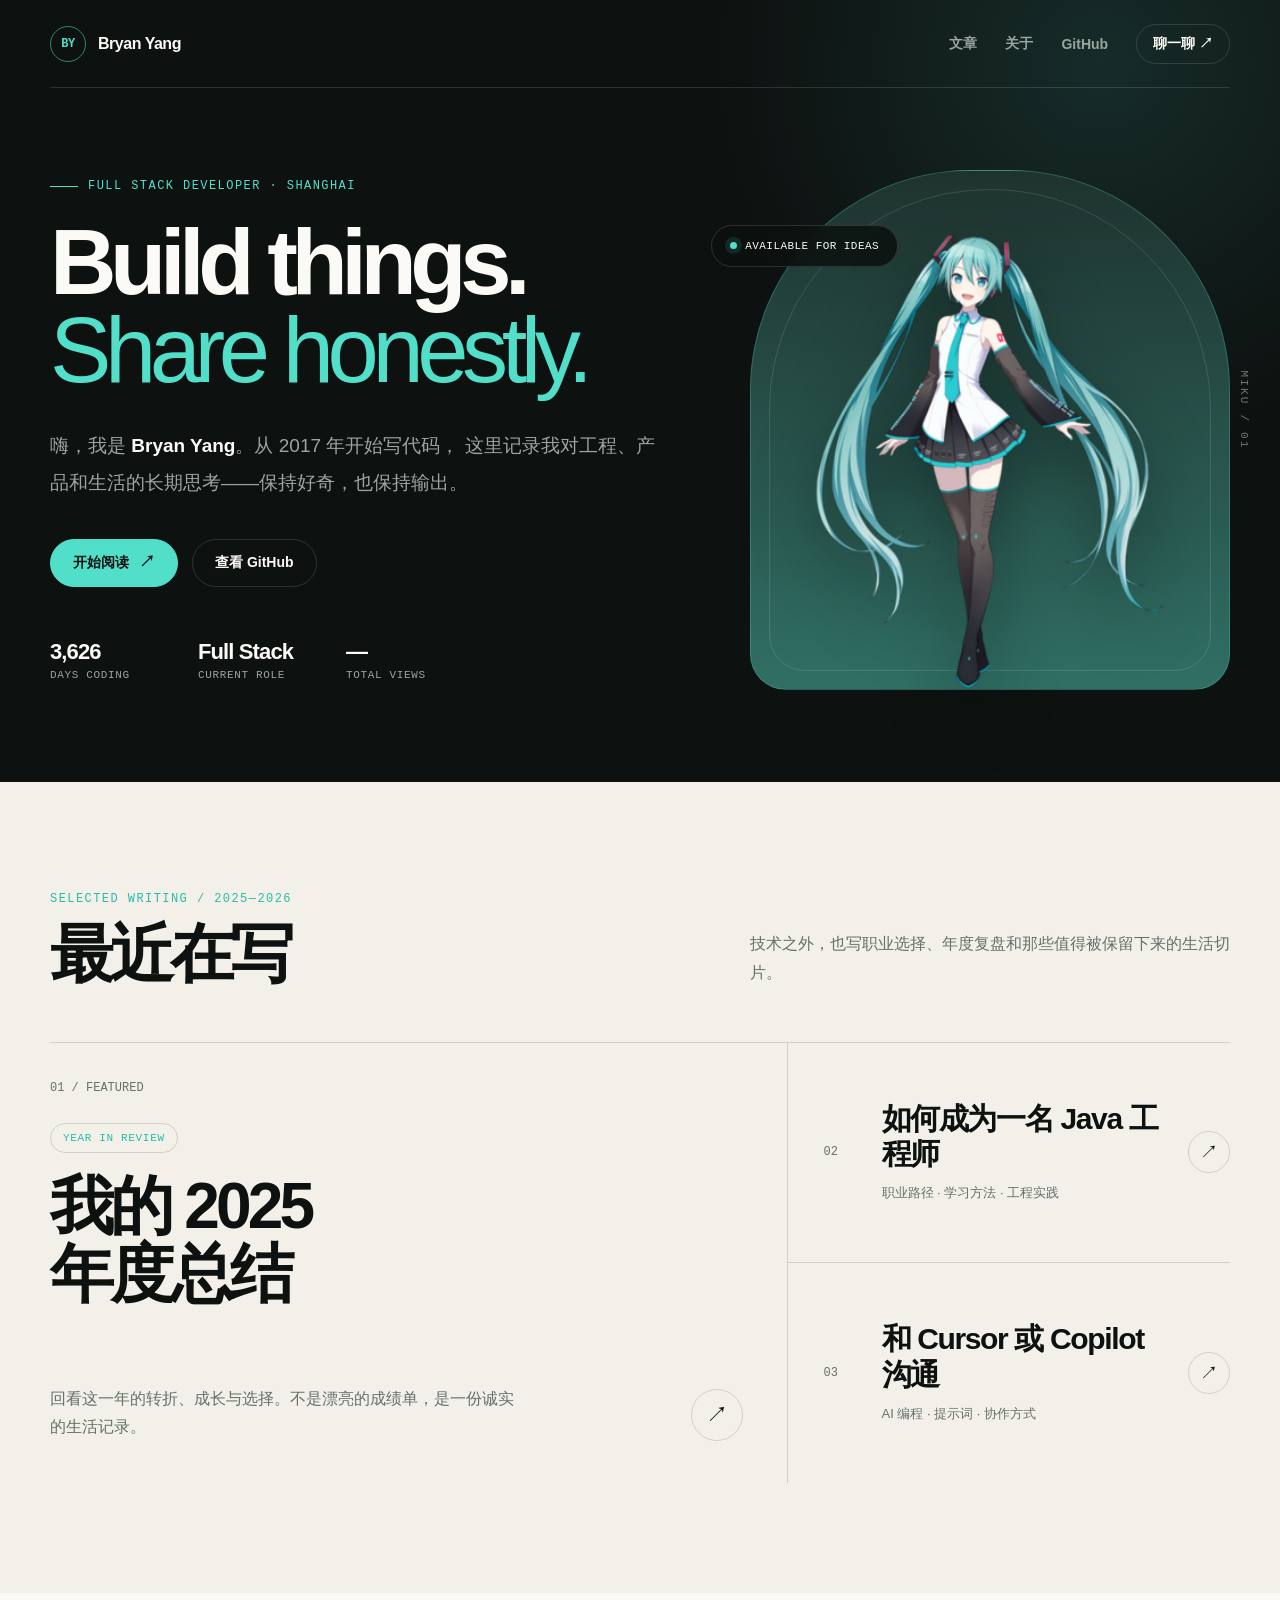
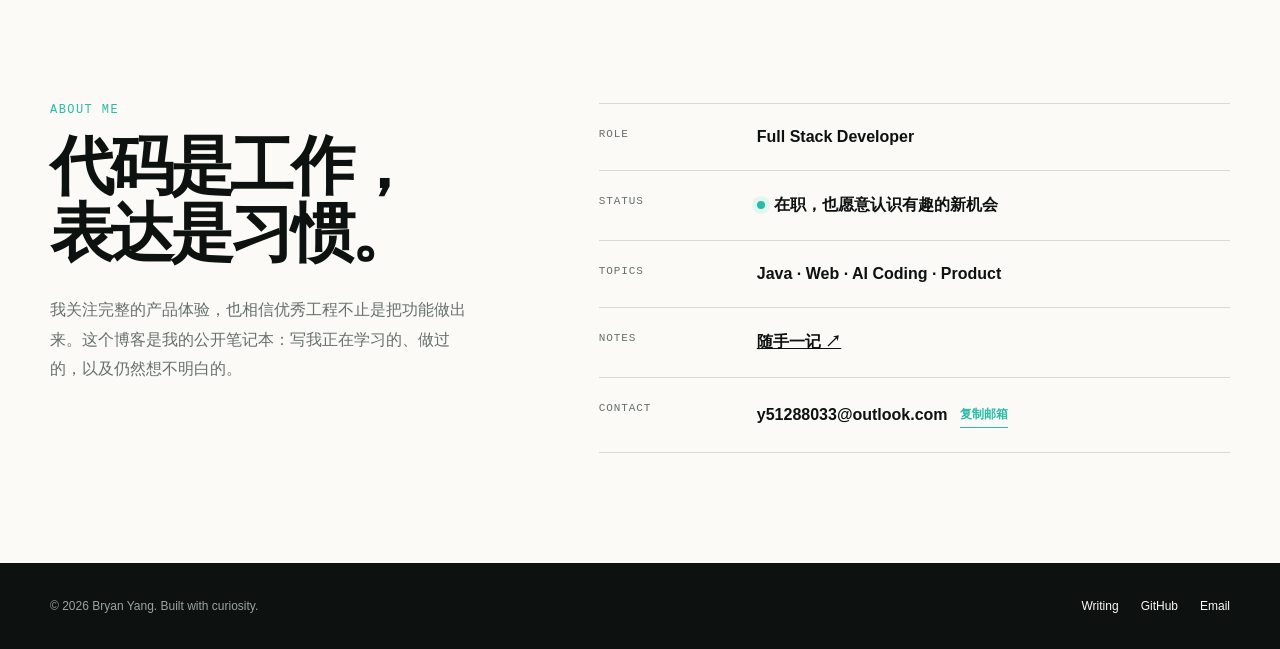
==== index.html @ d53d9f71 "feat: redesign blog interface" ====
<!--
    Licensed to the Apache Software Foundation (ASF) under one
    or more contributor license agreements. See the NOTICE file
    distributed with this work for additional information
    regarding copyright ownership. The ASF licenses this file
    to you under the Apache License, Version 2.0 (the
    "License"); you may not use this file except in compliance
    with the License. You may obtain a copy of the License at

        http://www.apache.org/licenses/LICENSE-2.0

    Unless required by applicable law or agreed to in writing,
    software distributed under the License is distributed on an
    "AS IS" BASIS, WITHOUT WARRANTIES OR CONDITIONS OF ANY
    KIND, either express or implied. See the License for the
    specific language governing permissions and limitations
    under the License.
-->
<!DOCTYPE html>
<html lang="zh-CN">
<head>
    <meta charset="UTF-8">
    <meta name="viewport" content="width=device-width, initial-scale=1.0">
    <meta name="description" content="Bryan Yang 的个人博客，记录全栈开发、技术实践与生活观察。">
    <meta name="theme-color" content="#0d1110">
    <title>Bryan Yang — Full Stack Developer</title>
    <link rel="stylesheet" href="assets/styles.css">
    <script async src="//busuanzi.ibruce.info/busuanzi/2.3/busuanzi.pure.mini.js"></script>
</head>
<body>
    <div class="site-shell">
        <nav class="site-nav" aria-label="主导航">
            <a class="brand" href="./" aria-label="Bryan Yang 首页">
                <span class="brand-mark">BY</span>
                <span>Bryan Yang</span>
            </a>
            <div class="nav-links">
                <a href="#writing">文章</a>
                <a href="#about">关于</a>
                <a href="https://github.com/DaZuiZui" target="_blank" rel="noreferrer">GitHub</a>
                <a class="nav-cta" href="mailto:y51288033@outlook.com">聊一聊 ↗</a>
            </div>
        </nav>

        <header class="hero">
            <div class="hero-content">
                <p class="eyebrow">Full Stack Developer · Shanghai</p>
                <h1>
                    Build things.
                    <span class="accent-word">Share honestly.</span>
                </h1>
                <p class="hero-copy">
                    嗨，我是 <strong>Bryan Yang</strong>。从 2017 年开始写代码，
                    这里记录我对工程、产品和生活的长期思考——保持好奇，也保持输出。
                </p>
                <div class="hero-actions">
                    <a class="button button-primary" href="demo/technology/list/index.html">开始阅读</a>
                    <a class="button" href="https://github.com/DaZuiZui" target="_blank" rel="noreferrer">查看 GitHub</a>
                </div>
                <div class="hero-meta" aria-label="站点数据">
                    <div class="meta-block">
                        <strong class="meta-value" id="days-count">—</strong>
                        <span class="meta-label">Days coding</span>
                    </div>
                    <div class="meta-block">
                        <strong class="meta-value">Full Stack</strong>
                        <span class="meta-label">Current role</span>
                    </div>
                    <div class="meta-block">
                        <strong class="meta-value" id="busuanzi_value_site_pv">—</strong>
                        <span class="meta-label">Total views</span>
                    </div>
                </div>
            </div>

            <div class="hero-visual" aria-label="初音未来人物插画">
                <span class="visual-note">AVAILABLE FOR IDEAS</span>
                <img
                    class="hero-miku"
                    src="image/HatsuneMikuSekai.png"
                    alt="初音未来"
                    onclick="mikuClick(this)"
                >
            </div>
        </header>
    </div>

    <main>
        <section class="content-section" id="writing">
            <div class="section-inner">
                <div class="section-heading">
                    <div>
                        <span class="section-kicker">Selected writing / 2025—2026</span>
                        <h2>最近在写</h2>
                    </div>
                    <p>技术之外，也写职业选择、年度复盘和那些值得被保留下来的生活切片。</p>
                </div>

                <div class="article-grid">
                    <a class="featured-story" href="demo/year/2025/index.html">
                        <span class="story-number">01 / FEATURED</span>
                        <div>
                            <span class="story-label">Year in review</span>
                            <h3 class="story-title">我的 2025<br>年度总结</h3>
                        </div>
                        <div class="story-footer">
                            <p class="story-summary">回看这一年的转折、成长与选择。不是漂亮的成绩单，是一份诚实的生活记录。</p>
                            <span class="story-arrow" aria-hidden="true">↗</span>
                        </div>
                    </a>

                    <div class="article-stack">
                        <a class="article-row" href="demo/technology/list/index.html">
                            <span class="list-number">02</span>
                            <div>
                                <h3>如何成为一名 Java 工程师</h3>
                                <p>职业路径 · 学习方法 · 工程实践</p>
                            </div>
                            <span class="story-arrow" aria-hidden="true">↗</span>
                        </a>
                        <a class="article-row" href="demo/technology/list/index.html">
                            <span class="list-number">03</span>
                            <div>
                                <h3>和 Cursor 或 Copilot 沟通</h3>
                                <p>AI 编程 · 提示词 · 协作方式</p>
                            </div>
                            <span class="story-arrow" aria-hidden="true">↗</span>
                        </a>
                    </div>
                </div>
            </div>
        </section>

        <section class="about-section" id="about">
            <div class="section-inner about-layout">
                <div class="about-copy">
                    <span class="section-kicker">About me</span>
                    <h2>代码是工作，表达是习惯。</h2>
                    <p>我关注完整的产品体验，也相信优秀工程不止是把功能做出来。这个博客是我的公开笔记本：写我正在学习的、做过的，以及仍然想不明白的。</p>
                </div>

                <dl class="about-list">
                    <div class="about-list-item">
                        <dt>Role</dt>
                        <dd>Full Stack Developer</dd>
                    </div>
                    <div class="about-list-item">
                        <dt>Status</dt>
                        <dd><span class="status">在职，也愿意认识有趣的新机会</span></dd>
                    </div>
                    <div class="about-list-item">
                        <dt>Topics</dt>
                        <dd>Java · Web · AI Coding · Product</dd>
                    </div>
                    <div class="about-list-item">
                        <dt>Notes</dt>
                        <dd><a href="demo/technology/list/index.html?repoPath=blog%2Fnotes&amp;listTitle=%E9%9A%8F%E6%89%8B%E4%B8%80%E8%AE%B0&amp;listEmoji=%E2%9C%8D%EF%B8%8F&amp;listDescription=%E8%AE%B0%E5%BD%95%E7%81%B5%E6%84%9F%E3%80%81%E6%83%B3%E6%B3%95%E5%92%8C%E7%94%9F%E6%B4%BB%E7%A2%8E%E7%89%87&amp;readerTitle=%E9%9A%8F%E6%89%8B%E4%B8%80%E8%AE%B0&amp;welcomeMessage=%E6%AC%A2%E8%BF%8E%E6%9D%A5%E5%88%B0%E9%9A%8F%E6%89%8B%E4%B8%80%E8%AE%B0%E5%88%97%E8%A1%A8%EF%BC%81">随手一记 ↗</a></dd>
                    </div>
                    <div class="about-list-item">
                        <dt>Contact</dt>
                        <dd class="email-action">
                            <span id="email">y51288033@outlook.com</span>
                            <button class="text-button" id="copy-email" type="button">复制邮箱</button>
                        </dd>
                    </div>
                </dl>
            </div>
        </section>
    </main>

    <footer class="site-footer">
        <div class="footer-inner">
            <p>© <span id="current-year"></span> Bryan Yang. Built with curiosity.</p>
            <div class="footer-links">
                <a href="demo/technology/list/index.html">Writing</a>
                <a href="https://github.com/DaZuiZui" target="_blank" rel="noreferrer">GitHub</a>
                <a href="mailto:y51288033@outlook.com">Email</a>
            </div>
        </div>
    </footer>

    <div class="toast" id="toast" role="status" aria-live="polite"></div>

    <script>
        const startDate = new Date('2017-01-01T00:00:00');
        const days = Math.floor((Date.now() - startDate.getTime()) / 86400000);
        document.getElementById('days-count').textContent = days.toLocaleString();
        document.getElementById('current-year').textContent = new Date().getFullYear();

        function showToast(message) {
            const toast = document.getElementById('toast');
            toast.textContent = message;
            toast.classList.add('show');
            window.clearTimeout(showToast.timer);
            showToast.timer = window.setTimeout(() => toast.classList.remove('show'), 2400);
        }

        async function copyEmail() {
            const email = document.getElementById('email').textContent.trim();
            try {
                await navigator.clipboard.writeText(email);
                document.getElementById('copy-email').textContent = '已复制 ✓';
                showToast('邮箱已复制到剪贴板');
                window.setTimeout(() => {
                    document.getElementById('copy-email').textContent = '复制邮箱';
                }, 2200);
            } catch (error) {
                window.location.href = `mailto:${email}`;
            }
        }

        function mikuClick(element) {
            const rect = element.getBoundingClientRect();
            const notes = ['♪', '♫', '♬'];
            notes.forEach((noteText, index) => {
                window.setTimeout(() => {
                    const note = document.createElement('span');
                    note.className = 'music-note';
                    note.textContent = noteText;
                    note.style.left = `${rect.left + rect.width * (0.38 + index * 0.12)}px`;
                    note.style.top = `${rect.top + rect.height * 0.3}px`;
                    document.body.appendChild(note);
                    window.setTimeout(() => note.remove(), 1800);
                }, index * 120);
            });
            showToast('Miku says: 保持好奇，也保持输出 ♪');
        }

        document.getElementById('copy-email').addEventListener('click', copyEmail);
    </script>
</body>
</html>
---- assets/styles.css ----
/*
 * Licensed to the Apache Software Foundation (ASF) under one
 * or more contributor license agreements. See the NOTICE file
 * distributed with this work for additional information
 * regarding copyright ownership. The ASF licenses this file
 * to you under the Apache License, Version 2.0 (the
 * "License"); you may not use this file except in compliance
 * with the License. You may obtain a copy of the License at
 *
 *     http://www.apache.org/licenses/LICENSE-2.0
 *
 * Unless required by applicable law or agreed to in writing,
 * software distributed under the License is distributed on an
 * "AS IS" BASIS, WITHOUT WARRANTIES OR CONDITIONS OF ANY
 * KIND, either express or implied. See the License for the
 * specific language governing permissions and limitations
 * under the License.
 */

:root {
    --ink: #0d1110;
    --ink-soft: #161c1a;
    --paper: #f2f0e9;
    --paper-bright: #fbfaf6;
    --line: rgba(13, 17, 16, 0.14);
    --line-light: rgba(255, 255, 255, 0.13);
    --muted: #66706c;
    --muted-dark: #9aa5a0;
    --accent: #52dfca;
    --accent-strong: #28bca8;
    --accent-soft: rgba(82, 223, 202, 0.14);
    --pink: #ff8aa8;
    --radius-sm: 12px;
    --radius-md: 22px;
    --radius-lg: 36px;
    --shadow: 0 24px 80px rgba(7, 14, 12, 0.14);
    --max-width: 1180px;
}

* {
    box-sizing: border-box;
    margin: 0;
    padding: 0;
}

html {
    scroll-behavior: smooth;
}

body {
    min-height: 100vh;
    background: var(--paper);
    color: var(--ink);
    font-family: Inter, ui-sans-serif, -apple-system, BlinkMacSystemFont, "Segoe UI", "PingFang SC", "Microsoft YaHei", sans-serif;
    -webkit-font-smoothing: antialiased;
}

body::selection,
body *::selection {
    background: var(--accent);
    color: var(--ink);
}

a {
    color: inherit;
}

button,
a {
    -webkit-tap-highlight-color: transparent;
}

button {
    font: inherit;
}

.site-shell {
    overflow: hidden;
    background:
        radial-gradient(circle at 86% 8%, rgba(82, 223, 202, 0.13), transparent 24rem),
        var(--ink);
    color: var(--paper-bright);
}

.site-nav {
    width: min(calc(100% - 48px), var(--max-width));
    min-height: 88px;
    margin: 0 auto;
    display: flex;
    align-items: center;
    justify-content: space-between;
    gap: 24px;
    border-bottom: 1px solid var(--line-light);
}

.brand {
    display: inline-flex;
    align-items: center;
    gap: 12px;
    color: var(--paper-bright);
    text-decoration: none;
    font-weight: 800;
    letter-spacing: -0.03em;
}

.brand-mark {
    width: 36px;
    height: 36px;
    display: grid;
    place-items: center;
    border: 1px solid rgba(82, 223, 202, 0.55);
    border-radius: 50%;
    color: var(--accent);
    font-family: "SFMono-Regular", Consolas, "Liberation Mono", monospace;
    font-size: 12px;
}

.nav-links {
    display: flex;
    align-items: center;
    gap: 28px;
}

.nav-links a {
    position: relative;
    color: var(--muted-dark);
    text-decoration: none;
    font-size: 14px;
    font-weight: 600;
    transition: color 180ms ease;
}

.nav-links a:hover,
.nav-links a:focus-visible {
    color: var(--paper-bright);
}

.nav-links .nav-cta {
    padding: 10px 16px;
    border: 1px solid var(--line-light);
    border-radius: 999px;
    color: var(--paper-bright);
}

.hero {
    width: min(calc(100% - 48px), var(--max-width));
    min-height: 680px;
    margin: 0 auto;
    display: grid;
    grid-template-columns: minmax(0, 1.12fr) minmax(360px, 0.88fr);
    align-items: center;
    gap: clamp(48px, 7vw, 112px);
    padding: 82px 0 92px;
}

.eyebrow {
    display: flex;
    align-items: center;
    gap: 10px;
    margin-bottom: 26px;
    color: var(--accent);
    font-family: "SFMono-Regular", Consolas, "Liberation Mono", monospace;
    font-size: 12px;
    letter-spacing: 0.12em;
    text-transform: uppercase;
}

.eyebrow::before {
    content: "";
    width: 28px;
    height: 1px;
    background: currentColor;
}

.hero h1 {
    max-width: 760px;
    font-size: clamp(54px, 7.2vw, 104px);
    line-height: 0.95;
    letter-spacing: -0.07em;
}

.hero h1 .accent-word {
    display: block;
    color: var(--accent);
    font-weight: 500;
}

.hero-copy {
    max-width: 650px;
    margin-top: 34px;
    color: var(--muted-dark);
    font-size: clamp(16px, 1.6vw, 19px);
    line-height: 1.9;
}

.hero-copy strong {
    color: var(--paper-bright);
    font-weight: 600;
}

.hero-actions {
    display: flex;
    align-items: center;
    flex-wrap: wrap;
    gap: 14px;
    margin-top: 38px;
}

.button {
    min-height: 48px;
    display: inline-flex;
    align-items: center;
    justify-content: center;
    gap: 10px;
    padding: 0 22px;
    border: 1px solid var(--line-light);
    border-radius: 999px;
    color: var(--paper-bright);
    text-decoration: none;
    font-size: 14px;
    font-weight: 700;
    cursor: pointer;
    transition: transform 180ms ease, border-color 180ms ease, background 180ms ease;
}

.button:hover,
.button:focus-visible {
    transform: translateY(-2px);
    border-color: rgba(82, 223, 202, 0.7);
}

.button-primary {
    border-color: var(--accent);
    background: var(--accent);
    color: var(--ink);
}

.button-primary::after {
    content: "↗";
    font-size: 16px;
}

.hero-meta {
    display: flex;
    flex-wrap: wrap;
    gap: 28px;
    margin-top: 52px;
}

.meta-block {
    min-width: 120px;
}

.meta-value {
    display: block;
    color: var(--paper-bright);
    font-size: 22px;
    font-weight: 700;
    letter-spacing: -0.04em;
}

.meta-label {
    display: block;
    margin-top: 4px;
    color: var(--muted-dark);
    font-family: "SFMono-Regular", Consolas, "Liberation Mono", monospace;
    font-size: 11px;
    letter-spacing: 0.06em;
    text-transform: uppercase;
}

.hero-visual {
    position: relative;
    min-height: 520px;
    display: flex;
    align-items: flex-end;
    justify-content: center;
    border-radius: 220px 220px var(--radius-lg) var(--radius-lg);
    background:
        linear-gradient(180deg, rgba(82, 223, 202, 0.08), rgba(82, 223, 202, 0.4)),
        #1a2421;
    border: 1px solid rgba(82, 223, 202, 0.25);
    isolation: isolate;
}

.hero-visual::before {
    content: "";
    position: absolute;
    inset: 18px;
    border: 1px solid rgba(255, 255, 255, 0.12);
    border-radius: inherit;
    z-index: -1;
}

.hero-visual::after {
    content: "MIKU / 01";
    position: absolute;
    top: 45%;
    right: -54px;
    color: rgba(255, 255, 255, 0.42);
    font-family: "SFMono-Regular", Consolas, "Liberation Mono", monospace;
    font-size: 11px;
    letter-spacing: 0.2em;
    transform: rotate(90deg);
}

.hero-miku {
    width: min(86%, 390px);
    max-height: 500px;
    object-fit: contain;
    filter: drop-shadow(0 26px 34px rgba(4, 10, 9, 0.45));
    transform-origin: bottom center;
    cursor: pointer;
    transition: transform 260ms cubic-bezier(0.2, 0.7, 0.2, 1);
}

.hero-miku:hover {
    transform: translateY(-8px) rotate(-1deg);
}

.visual-note {
    position: absolute;
    top: 54px;
    left: -40px;
    padding: 14px 18px;
    border: 1px solid rgba(255, 255, 255, 0.13);
    border-radius: 999px;
    background: rgba(13, 17, 16, 0.84);
    color: var(--paper-bright);
    font-family: "SFMono-Regular", Consolas, "Liberation Mono", monospace;
    font-size: 11px;
    letter-spacing: 0.04em;
    backdrop-filter: blur(16px);
}

.visual-note::before {
    content: "";
    width: 7px;
    height: 7px;
    display: inline-block;
    margin-right: 8px;
    border-radius: 50%;
    background: var(--accent);
    box-shadow: 0 0 0 5px rgba(82, 223, 202, 0.12);
}

.content-section {
    padding: 110px 24px;
    background: var(--paper);
}

.section-inner {
    width: min(100%, var(--max-width));
    margin: 0 auto;
}

.section-heading {
    display: grid;
    grid-template-columns: 1fr 1fr;
    gap: 40px;
    align-items: end;
    margin-bottom: 54px;
}

.section-kicker {
    display: block;
    margin-bottom: 16px;
    color: var(--accent-strong);
    font-family: "SFMono-Regular", Consolas, "Liberation Mono", monospace;
    font-size: 12px;
    letter-spacing: 0.12em;
    text-transform: uppercase;
}

.section-heading h2 {
    font-size: clamp(38px, 5vw, 64px);
    line-height: 1.03;
    letter-spacing: -0.06em;
}

.section-heading p {
    max-width: 480px;
    justify-self: end;
    color: var(--muted);
    font-size: 16px;
    line-height: 1.8;
}

.article-grid {
    display: grid;
    grid-template-columns: 1.25fr 0.75fr;
    border-top: 1px solid var(--line);
}

.featured-story {
    min-height: 440px;
    display: flex;
    flex-direction: column;
    justify-content: space-between;
    padding: 38px 44px 42px 0;
    border-right: 1px solid var(--line);
    text-decoration: none;
}

.story-number,
.list-number {
    color: var(--muted);
    font-family: "SFMono-Regular", Consolas, "Liberation Mono", monospace;
    font-size: 12px;
}

.story-label {
    width: fit-content;
    padding: 8px 12px;
    border: 1px solid var(--line);
    border-radius: 999px;
    color: var(--accent-strong);
    font-family: "SFMono-Regular", Consolas, "Liberation Mono", monospace;
    font-size: 11px;
    letter-spacing: 0.06em;
    text-transform: uppercase;
}

.story-title {
    max-width: 620px;
    margin-top: 28px;
    font-size: clamp(38px, 5vw, 68px);
    line-height: 1.06;
    letter-spacing: -0.06em;
    transition: color 180ms ease;
}

.featured-story:hover .story-title {
    color: var(--accent-strong);
}

.story-footer {
    display: flex;
    align-items: flex-end;
    justify-content: space-between;
    gap: 24px;
    margin-top: 44px;
}

.story-summary {
    max-width: 470px;
    color: var(--muted);
    line-height: 1.75;
}

.story-arrow {
    width: 52px;
    height: 52px;
    flex: 0 0 auto;
    display: grid;
    place-items: center;
    border: 1px solid var(--line);
    border-radius: 50%;
    font-size: 22px;
    transition: background 180ms ease, color 180ms ease, transform 180ms ease;
}

.featured-story:hover .story-arrow,
.article-row:hover .story-arrow {
    background: var(--ink);
    color: var(--accent);
    transform: rotate(45deg);
}

.article-stack {
    display: flex;
    flex-direction: column;
}

.article-row {
    min-height: 220px;
    display: grid;
    grid-template-columns: 36px 1fr auto;
    align-items: center;
    gap: 22px;
    padding: 30px 0 30px 36px;
    border-bottom: 1px solid var(--line);
    text-decoration: none;
}

.article-row:last-child {
    border-bottom: 0;
}

.article-row h3 {
    margin-bottom: 12px;
    font-size: clamp(22px, 2.5vw, 30px);
    line-height: 1.18;
    letter-spacing: -0.045em;
    transition: color 180ms ease;
}

.article-row:hover h3 {
    color: var(--accent-strong);
}

.article-row p {
    color: var(--muted);
    font-size: 13px;
    line-height: 1.6;
}

.article-row .story-arrow {
    width: 42px;
    height: 42px;
    font-size: 18px;
}

.about-section {
    padding: 110px 24px;
    background: var(--paper-bright);
}

.about-layout {
    display: grid;
    grid-template-columns: 0.8fr 1.2fr;
    gap: clamp(60px, 10vw, 140px);
}

.about-copy h2 {
    font-size: clamp(42px, 5vw, 64px);
    line-height: 1.05;
    letter-spacing: -0.06em;
}

.about-copy p {
    margin-top: 28px;
    color: var(--muted);
    line-height: 1.85;
}

.about-list {
    border-top: 1px solid var(--line);
}

.about-list-item {
    display: grid;
    grid-template-columns: 130px 1fr;
    gap: 28px;
    padding: 24px 0;
    border-bottom: 1px solid var(--line);
}

.about-list-item dt {
    color: var(--muted);
    font-family: "SFMono-Regular", Consolas, "Liberation Mono", monospace;
    font-size: 11px;
    letter-spacing: 0.08em;
    text-transform: uppercase;
}

.about-list-item dd {
    font-size: 16px;
    font-weight: 600;
}

.status {
    display: inline-flex;
    align-items: center;
    gap: 9px;
}

.status::before {
    content: "";
    width: 8px;
    height: 8px;
    border-radius: 50%;
    background: var(--accent-strong);
    box-shadow: 0 0 0 5px var(--accent-soft);
}

.email-action {
    display: inline-flex;
    align-items: center;
    gap: 12px;
}

.text-button {
    padding: 4px 0;
    border: 0;
    border-bottom: 1px solid currentColor;
    background: transparent;
    color: var(--accent-strong);
    cursor: pointer;
    font-size: 12px;
    font-weight: 700;
}

.site-footer {
    padding: 36px 24px;
    background: var(--ink);
    color: var(--muted-dark);
}

.footer-inner {
    width: min(100%, var(--max-width));
    margin: 0 auto;
    display: flex;
    align-items: center;
    justify-content: space-between;
    gap: 30px;
    font-size: 12px;
}

.footer-links {
    display: flex;
    gap: 22px;
}

.footer-links a {
    color: var(--paper-bright);
    text-decoration: none;
}

.toast {
    position: fixed;
    right: 24px;
    bottom: 24px;
    z-index: 100;
    max-width: min(380px, calc(100% - 48px));
    padding: 14px 18px;
    border: 1px solid rgba(82, 223, 202, 0.32);
    border-radius: 14px;
    background: rgba(13, 17, 16, 0.94);
    color: var(--paper-bright);
    box-shadow: var(--shadow);
    font-size: 13px;
    opacity: 0;
    transform: translateY(16px);
    pointer-events: none;
    transition: opacity 200ms ease, transform 200ms ease;
    backdrop-filter: blur(16px);
}

.toast.show {
    opacity: 1;
    transform: translateY(0);
}

.music-note {
    position: fixed;
    z-index: 90;
    color: var(--accent);
    font-size: 22px;
    pointer-events: none;
    animation: note-float 1.8s ease-out forwards;
}

@keyframes note-float {
    0% { opacity: 0; transform: translateY(0) scale(0.7) rotate(0deg); }
    25% { opacity: 1; }
    100% { opacity: 0; transform: translateY(-110px) scale(1.15) rotate(24deg); }
}

/* Article list */
.listing-page,
.reader-page {
    min-height: 100vh;
    background:
        radial-gradient(circle at 85% 0%, rgba(82, 223, 202, 0.12), transparent 28rem),
        var(--paper);
}

.page-nav {
    width: min(calc(100% - 48px), var(--max-width));
    min-height: 82px;
    margin: 0 auto;
    display: flex;
    align-items: center;
    justify-content: space-between;
    border-bottom: 1px solid var(--line);
}

.page-nav .brand {
    color: var(--ink);
}

.page-nav .brand-mark {
    border-color: rgba(13, 17, 16, 0.25);
    color: var(--accent-strong);
}

.back-link {
    display: inline-flex;
    align-items: center;
    gap: 8px;
    color: var(--muted);
    text-decoration: none;
    font-size: 13px;
    font-weight: 700;
    transition: color 180ms ease, transform 180ms ease;
}

.back-link:hover {
    color: var(--ink);
    transform: translateX(-3px);
}

.listing-main {
    width: min(calc(100% - 48px), 1040px);
    margin: 0 auto;
    padding: 86px 0 110px;
}

.listing-hero {
    display: grid;
    grid-template-columns: 1fr 0.6fr;
    align-items: end;
    gap: 48px;
    padding-bottom: 54px;
}

.listing-hero h1 {
    font-size: clamp(54px, 9vw, 100px);
    line-height: 0.98;
    letter-spacing: -0.07em;
}

.listing-hero h1 .emoji {
    display: inline-block;
    margin-right: 10px;
    font-size: 0.48em;
    vertical-align: top;
    transform: translateY(0.15em);
}

.listing-hero p {
    max-width: 380px;
    color: var(--muted);
    line-height: 1.8;
}

.listing-toolbar {
    display: flex;
    align-items: center;
    justify-content: space-between;
    gap: 24px;
    padding: 22px 0;
    border-top: 1px solid var(--line);
    border-bottom: 1px solid var(--line);
}

.sort-controls {
    display: flex;
    flex-wrap: wrap;
    gap: 8px;
}

.sort-btn {
    padding: 9px 14px;
    border: 1px solid transparent;
    border-radius: 999px;
    background: transparent;
    color: var(--muted);
    cursor: pointer;
    font-size: 12px;
    font-weight: 700;
    transition: all 180ms ease;
}

.sort-btn:hover {
    color: var(--ink);
}

.sort-btn.active {
    border-color: var(--ink);
    background: var(--ink);
    color: var(--paper-bright);
}

.stats {
    color: var(--muted);
    font-family: "SFMono-Regular", Consolas, "Liberation Mono", monospace;
    font-size: 11px;
    letter-spacing: 0.06em;
    text-transform: uppercase;
}

.stats-number {
    color: var(--ink);
    font-weight: 700;
}

.dynamic-article-list {
    border-bottom: 1px solid var(--line);
}

.dynamic-article-list .article-item {
    display: grid;
    grid-template-columns: 68px 1fr auto;
    align-items: center;
    gap: 24px;
    min-height: 150px;
    padding: 26px 8px;
    border-bottom: 1px solid var(--line);
    cursor: pointer;
    transition: padding 180ms ease, background 180ms ease;
}

.dynamic-article-list .article-item:last-child {
    border-bottom: 0;
}

.dynamic-article-list .article-item:hover {
    padding-right: 20px;
    padding-left: 20px;
    background: var(--paper-bright);
}

.dynamic-article-list .article-item:focus-visible {
    outline: 2px solid var(--accent-strong);
    outline-offset: -2px;
    background: var(--paper-bright);
}

.dynamic-article-list .article-index {
    color: var(--muted);
    font-family: "SFMono-Regular", Consolas, "Liberation Mono", monospace;
    font-size: 12px;
}

.dynamic-article-list .article-title {
    margin-bottom: 16px;
    font-size: clamp(22px, 3vw, 34px);
    line-height: 1.2;
    letter-spacing: -0.045em;
}

.dynamic-article-list .article-meta {
    display: flex;
    flex-wrap: wrap;
    gap: 18px;
    color: var(--muted);
    font-family: "SFMono-Regular", Consolas, "Liberation Mono", monospace;
    font-size: 11px;
}

.article-badge {
    display: inline-flex;
    margin-left: 10px;
    padding: 5px 9px;
    border-radius: 999px;
    background: var(--accent-soft);
    color: var(--accent-strong);
    font-family: "SFMono-Regular", Consolas, "Liberation Mono", monospace;
    font-size: 9px;
    letter-spacing: 0.06em;
    vertical-align: middle;
    text-transform: uppercase;
}

.article-open {
    width: 44px;
    height: 44px;
    display: grid;
    place-items: center;
    border: 1px solid var(--line);
    border-radius: 50%;
    transition: all 180ms ease;
}

.article-item:hover .article-open {
    border-color: var(--ink);
    background: var(--ink);
    color: var(--accent);
    transform: rotate(45deg);
}

.loading,
.empty-state,
.error-state {
    min-height: 320px;
    display: flex;
    flex-direction: column;
    align-items: center;
    justify-content: center;
    gap: 16px;
    color: var(--muted);
    text-align: center;
}

.spinner {
    width: 34px;
    height: 34px;
    border: 2px solid var(--line);
    border-top-color: var(--accent-strong);
    border-radius: 50%;
    animation: spin 700ms linear infinite;
}

@keyframes spin {
    to { transform: rotate(360deg); }
}

.empty-icon,
.error-icon {
    font-size: 34px;
}

.page-miku {
    position: fixed;
    right: max(16px, calc((100vw - var(--max-width)) / 2 - 120px));
    bottom: 0;
    z-index: 12;
    width: 150px;
    opacity: 0.78;
    cursor: pointer;
    filter: drop-shadow(0 18px 24px rgba(8, 18, 15, 0.18));
    transition: opacity 180ms ease, transform 180ms ease;
}

.page-miku:hover {
    opacity: 1;
    transform: translateY(-5px);
}

/* Article reader */
.reader-main {
    width: min(calc(100% - 48px), 920px);
    margin: 0 auto;
    padding: 72px 0 120px;
}

.reader-header {
    padding-bottom: 52px;
    border-bottom: 1px solid var(--line);
}

.reader-header h1 {
    max-width: 850px;
    margin-top: 24px;
    font-size: clamp(46px, 7vw, 78px);
    line-height: 1.04;
    letter-spacing: -0.065em;
    word-break: break-word;
}

.reader-header .article-meta {
    display: flex;
    flex-wrap: wrap;
    gap: 10px;
    margin-top: 28px;
}

.meta-item {
    padding: 7px 11px;
    border: 1px solid var(--line);
    border-radius: 999px;
    color: var(--muted);
    font-family: "SFMono-Regular", Consolas, "Liberation Mono", monospace;
    font-size: 10px;
}

.markdown-content {
    max-width: 760px;
    margin: 60px auto 0;
    color: #252b28;
    font-size: 17px;
    line-height: 1.95;
}

.markdown-content > *:first-child {
    margin-top: 0 !important;
}

.markdown-content h1,
.markdown-content h2,
.markdown-content h3,
.markdown-content h4,
.markdown-content h5,
.markdown-content h6 {
    color: var(--ink);
    line-height: 1.25;
    letter-spacing: -0.04em;
}

.markdown-content h1 {
    margin: 64px 0 24px;
    font-size: 42px;
}

.markdown-content h2 {
    margin: 56px 0 20px;
    padding-top: 18px;
    border-top: 1px solid var(--line);
    font-size: 32px;
}

.markdown-content h3 {
    margin: 42px 0 18px;
    font-size: 24px;
}

.markdown-content h4,
.markdown-content h5,
.markdown-content h6 {
    margin: 34px 0 14px;
    font-size: 19px;
}

.markdown-content p,
.markdown-content ul,
.markdown-content ol,
.markdown-content blockquote,
.markdown-content pre,
.markdown-content table {
    margin: 22px 0;
}

.markdown-content ul,
.markdown-content ol {
    padding-left: 26px;
}

.markdown-content li {
    margin: 8px 0;
}

.markdown-content a {
    color: var(--accent-strong);
    text-decoration-thickness: 1px;
    text-underline-offset: 4px;
}

.markdown-content blockquote {
    padding: 20px 24px;
    border-left: 3px solid var(--accent-strong);
    background: rgba(255, 255, 255, 0.55);
    color: #47514d;
}

.markdown-content code {
    padding: 0.15em 0.4em;
    border: 1px solid var(--line);
    border-radius: 5px;
    background: rgba(255, 255, 255, 0.62);
    color: #b3375a;
    font-family: "SFMono-Regular", Consolas, "Liberation Mono", monospace;
    font-size: 0.84em;
}

.markdown-content pre {
    overflow-x: auto;
    padding: 24px;
    border-radius: var(--radius-sm);
    background: #171c1a;
    box-shadow: 0 16px 40px rgba(13, 17, 16, 0.1);
}

.markdown-content pre code {
    padding: 0;
    border: 0;
    background: transparent;
    color: inherit;
}

.markdown-content img {
    max-width: 100%;
    height: auto;
    margin: 30px 0;
    border-radius: var(--radius-sm);
    box-shadow: var(--shadow);
}

.markdown-content table {
    width: 100%;
    border-collapse: collapse;
    font-size: 14px;
}

.markdown-content th,
.markdown-content td {
    padding: 12px 14px;
    border: 1px solid var(--line);
    text-align: left;
}

.markdown-content th {
    background: var(--ink);
    color: var(--paper-bright);
}

.markdown-content hr {
    height: 1px;
    margin: 54px 0;
    border: 0;
    background: var(--line);
}

.article-stats {
    max-width: 760px;
    margin: 64px auto 0;
    padding-top: 24px;
    border-top: 1px solid var(--line);
    color: var(--muted);
    font-family: "SFMono-Regular", Consolas, "Liberation Mono", monospace;
    font-size: 11px;
}

@media (prefers-reduced-motion: reduce) {
    html { scroll-behavior: auto; }
    *, *::before, *::after {
        animation-duration: 0.01ms !important;
        animation-iteration-count: 1 !important;
        scroll-behavior: auto !important;
        transition-duration: 0.01ms !important;
    }
}

@media (max-width: 900px) {
    .hero {
        grid-template-columns: 1fr;
        padding-top: 64px;
    }

    .hero-visual {
        width: min(100%, 520px);
        min-height: 500px;
        margin: 0 auto;
    }

    .visual-note {
        left: 18px;
    }

    .section-heading,
    .about-layout,
    .listing-hero {
        grid-template-columns: 1fr;
    }

    .section-heading p {
        justify-self: start;
    }

    .article-grid {
        grid-template-columns: 1fr;
    }

    .featured-story {
        padding-right: 0;
        border-right: 0;
        border-bottom: 1px solid var(--line);
    }

    .article-row {
        padding-left: 0;
    }

    .page-miku {
        width: 110px;
        opacity: 0.4;
    }
}

@media (max-width: 640px) {
    .site-nav,
    .page-nav,
    .hero,
    .listing-main,
    .reader-main {
        width: min(calc(100% - 32px), var(--max-width));
    }

    .site-nav,
    .page-nav {
        min-height: 72px;
    }

    .nav-links a:not(.nav-cta) {
        display: none;
    }

    .hero {
        min-height: auto;
        padding: 54px 0 72px;
    }

    .hero h1 {
        font-size: clamp(48px, 16vw, 72px);
    }

    .hero-copy {
        margin-top: 26px;
        font-size: 15px;
    }

    .hero-meta {
        gap: 20px;
        margin-top: 38px;
    }

    .meta-block {
        min-width: 100px;
    }

    .hero-visual {
        min-height: 430px;
        border-radius: 180px 180px 26px 26px;
    }

    .hero-visual::after {
        display: none;
    }

    .content-section,
    .about-section {
        padding: 78px 16px;
    }

    .section-heading {
        gap: 18px;
        margin-bottom: 40px;
    }

    .featured-story {
        min-height: 380px;
        padding-top: 30px;
    }

    .story-footer {
        align-items: center;
    }

    .article-row {
        min-height: 180px;
        grid-template-columns: 28px 1fr;
        gap: 14px;
    }

    .article-row .story-arrow {
        display: none;
    }

    .about-layout {
        gap: 48px;
    }

    .about-list-item {
        grid-template-columns: 1fr;
        gap: 9px;
    }

    .email-action {
        align-items: flex-start;
        flex-direction: column;
    }

    .footer-inner {
        align-items: flex-start;
        flex-direction: column;
    }

    .listing-main {
        padding: 60px 0 90px;
    }

    .listing-hero {
        gap: 24px;
        padding-bottom: 38px;
    }

    .listing-hero h1 {
        font-size: clamp(50px, 15vw, 72px);
    }

    .listing-toolbar {
        align-items: flex-start;
        flex-direction: column;
    }

    .dynamic-article-list .article-item {
        grid-template-columns: 34px 1fr;
        gap: 12px;
        min-height: 130px;
    }

    .dynamic-article-list .article-item:hover {
        padding-left: 8px;
        padding-right: 8px;
    }

    .article-open {
        display: none;
    }

    .reader-main {
        padding: 54px 0 90px;
    }

    .reader-header h1 {
        font-size: clamp(42px, 13vw, 62px);
    }

    .markdown-content {
        margin-top: 44px;
        font-size: 16px;
        line-height: 1.9;
    }

    .markdown-content h1 { font-size: 34px; }
    .markdown-content h2 { font-size: 27px; }
    .markdown-content h3 { font-size: 22px; }

    .page-miku {
        display: none;
    }
}
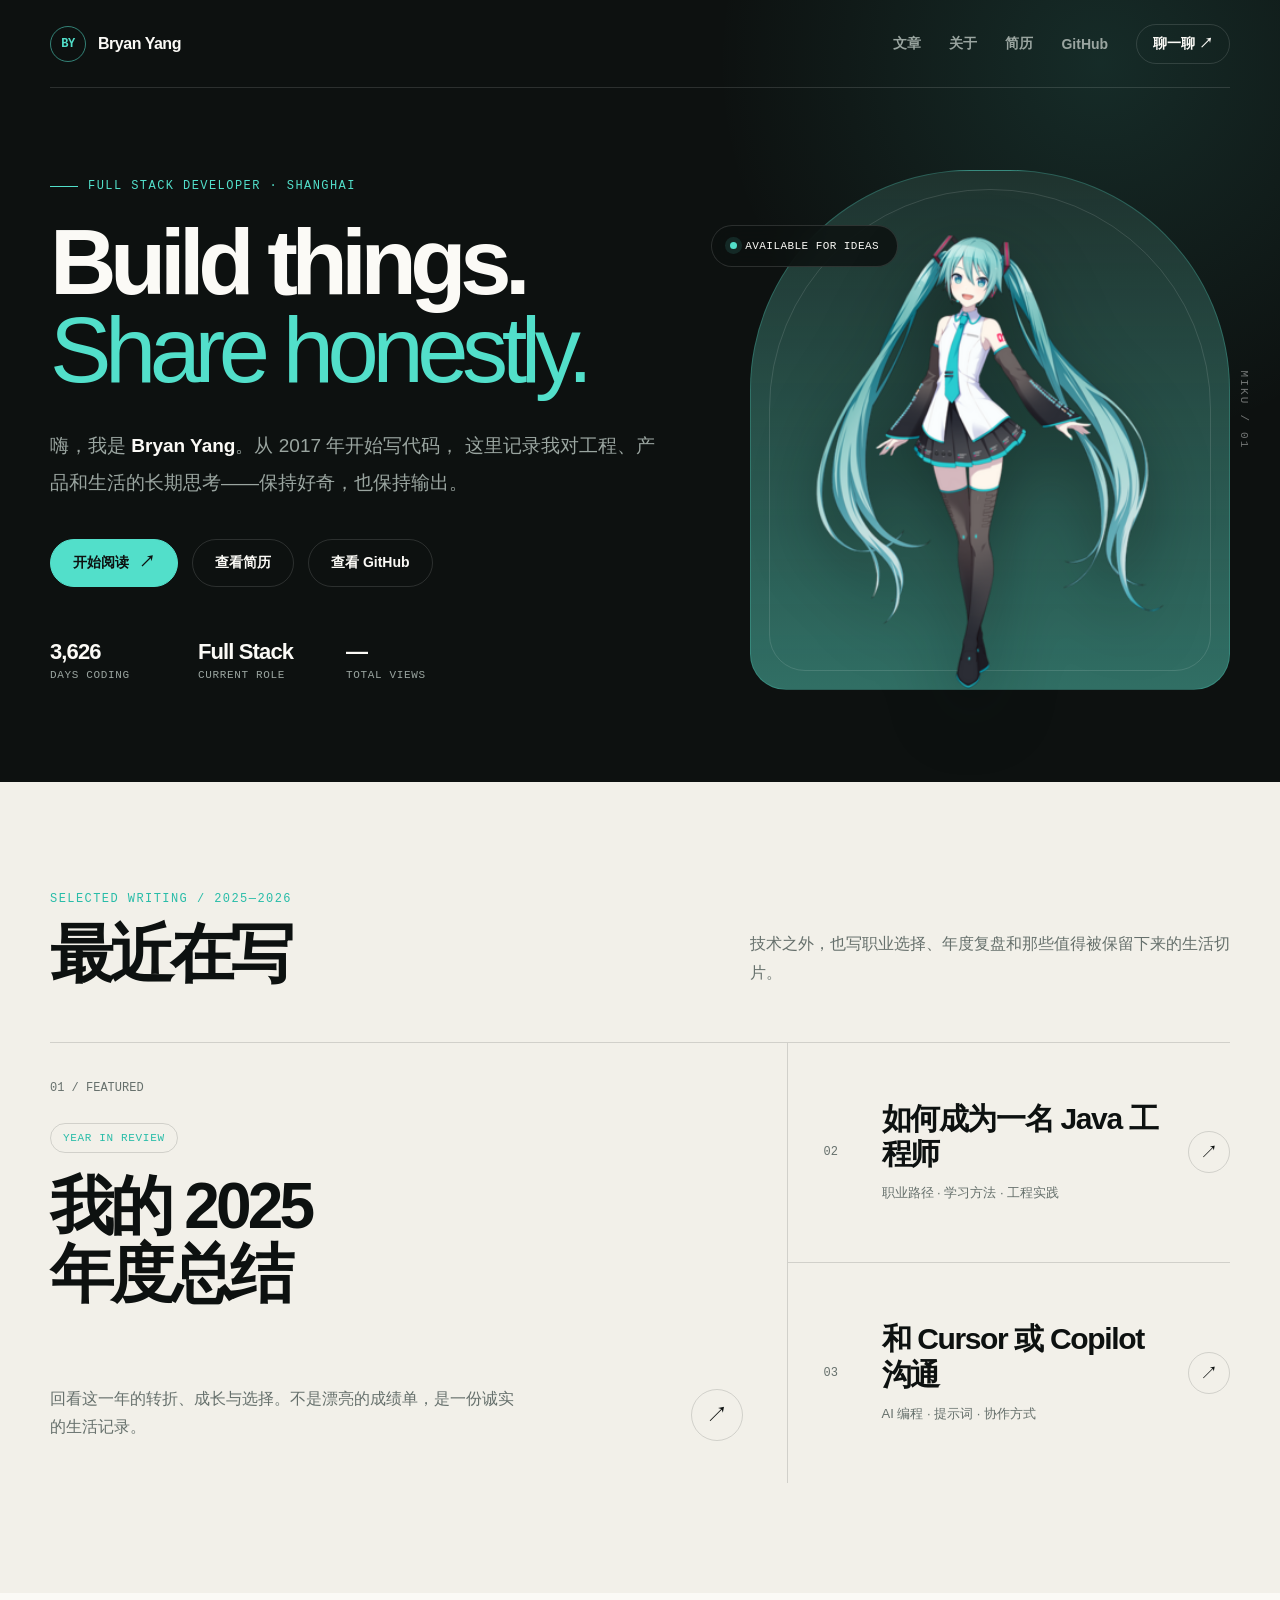
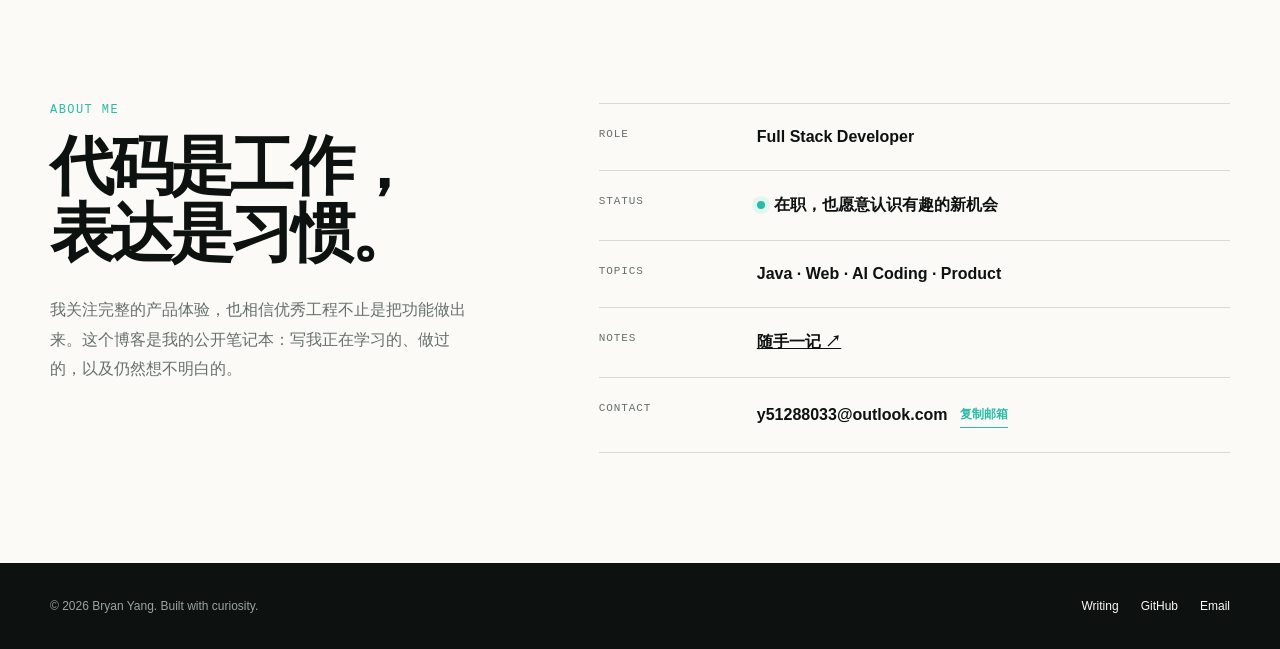
==== commit cf619bc3: "feat: add personal resume page" ====
--- a/index.html
+++ b/index.html
@@ -37,6 +37,7 @@
             <div class="nav-links">
                 <a href="#writing">文章</a>
                 <a href="#about">关于</a>
+                <a href="resume/">简历</a>
                 <a href="https://github.com/DaZuiZui" target="_blank" rel="noreferrer">GitHub</a>
                 <a class="nav-cta" href="mailto:y51288033@outlook.com">聊一聊 ↗</a>
             </div>
@@ -55,6 +56,7 @@
                 </p>
                 <div class="hero-actions">
                     <a class="button button-primary" href="demo/technology/list/index.html">开始阅读</a>
+                    <a class="button" href="resume/">查看简历</a>
                     <a class="button" href="https://github.com/DaZuiZui" target="_blank" rel="noreferrer">查看 GitHub</a>
                 </div>
                 <div class="hero-meta" aria-label="站点数据">
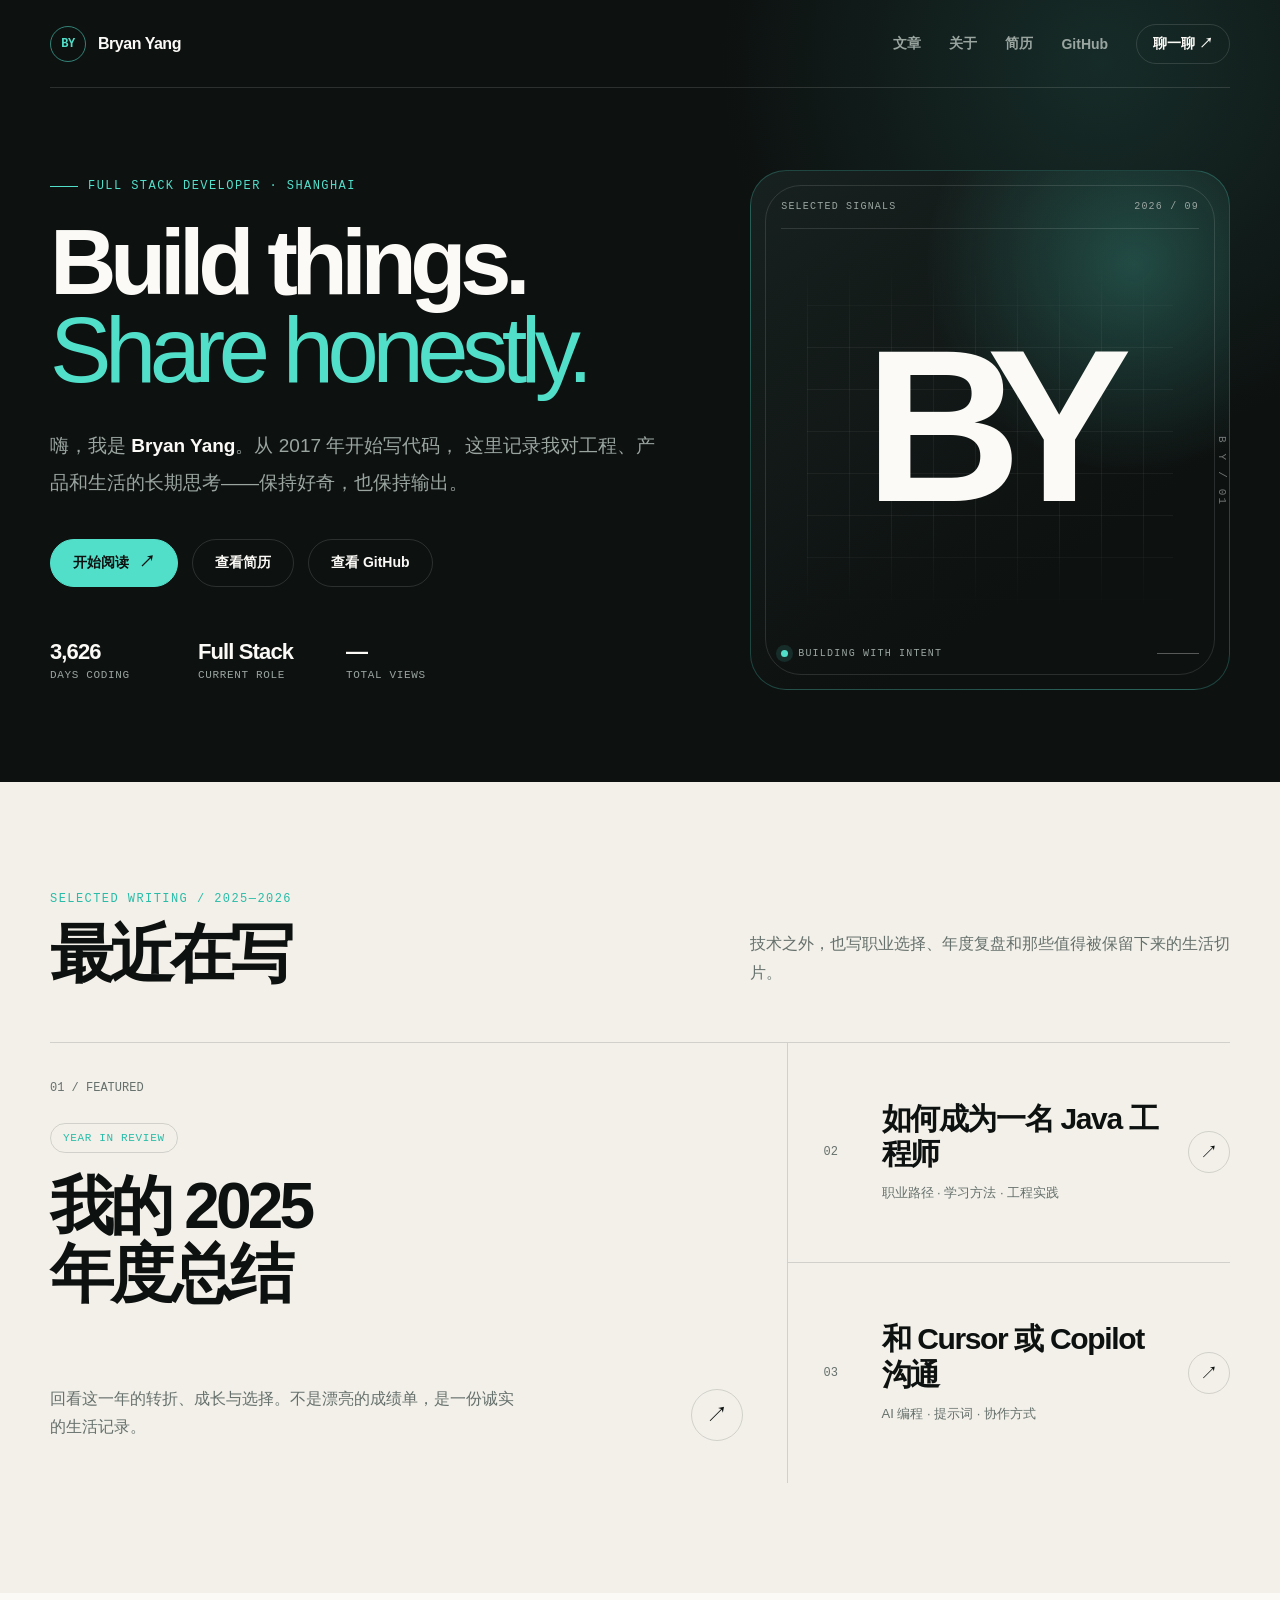
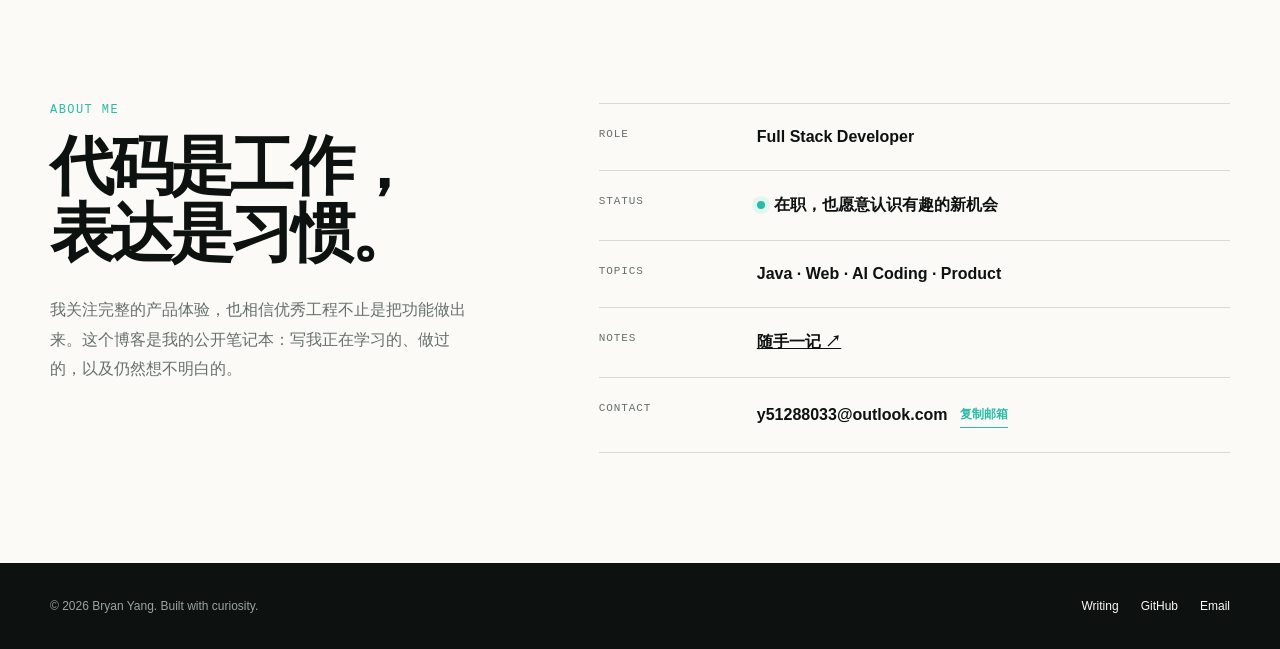
==== commit bf3190d7: "刷新主页视觉主题" ====
--- a/index.html
+++ b/index.html
@@ -75,14 +75,18 @@
                 </div>
             </div>
 
-            <div class="hero-visual" aria-label="初音未来人物插画">
-                <span class="visual-note">AVAILABLE FOR IDEAS</span>
-                <img
-                    class="hero-miku"
-                    src="image/HatsuneMikuSekai.png"
-                    alt="初音未来"
-                    onclick="mikuClick(this)"
-                >
+            <div class="hero-visual" aria-label="Bryan Yang 的个人简介">
+                <div class="visual-topline">
+                    <span>SELECTED SIGNALS</span>
+                    <span>2026 / 09</span>
+                </div>
+                <div class="visual-monogram" aria-hidden="true">BY</div>
+                <div class="visual-grid" aria-hidden="true"></div>
+                <div class="visual-caption">
+                    <span class="visual-dot"></span>
+                    <span>Building with intent</span>
+                    <span class="visual-caption-line"></span>
+                </div>
             </div>
         </header>
     </div>
@@ -211,23 +215,6 @@
             }
         }
 
-        function mikuClick(element) {
-            const rect = element.getBoundingClientRect();
-            const notes = ['♪', '♫', '♬'];
-            notes.forEach((noteText, index) => {
-                window.setTimeout(() => {
-                    const note = document.createElement('span');
-                    note.className = 'music-note';
-                    note.textContent = noteText;
-                    note.style.left = `${rect.left + rect.width * (0.38 + index * 0.12)}px`;
-                    note.style.top = `${rect.top + rect.height * 0.3}px`;
-                    document.body.appendChild(note);
-                    window.setTimeout(() => note.remove(), 1800);
-                }, index * 120);
-            });
-            showToast('Miku says: 保持好奇，也保持输出 ♪');
-        }
-
         document.getElementById('copy-email').addEventListener('click', copyEmail);
     </script>
 </body>
--- a/assets/styles.css
+++ b/assets/styles.css
@@ -29,7 +29,6 @@
     --accent: #52dfca;
     --accent-strong: #28bca8;
     --accent-soft: rgba(82, 223, 202, 0.14);
-    --pink: #ff8aa8;
     --radius-sm: 12px;
     --radius-md: 22px;
     --radius-lg: 36px;
@@ -272,13 +271,15 @@
 .hero-visual {
     position: relative;
     min-height: 520px;
-    display: flex;
-    align-items: flex-end;
-    justify-content: center;
-    border-radius: 220px 220px var(--radius-lg) var(--radius-lg);
+    overflow: hidden;
+    display: flex;
+    flex-direction: column;
+    justify-content: space-between;
+    padding: 30px;
+    border-radius: var(--radius-lg);
     background:
-        linear-gradient(180deg, rgba(82, 223, 202, 0.08), rgba(82, 223, 202, 0.4)),
-        #1a2421;
+        radial-gradient(circle at 80% 18%, rgba(82, 223, 202, 0.26), transparent 13rem),
+        linear-gradient(145deg, #17211f 0%, #0d1110 72%);
     border: 1px solid rgba(82, 223, 202, 0.25);
     isolation: isolate;
 }
@@ -286,62 +287,78 @@
 .hero-visual::before {
     content: "";
     position: absolute;
-    inset: 18px;
+    inset: 14px;
     border: 1px solid rgba(255, 255, 255, 0.12);
     border-radius: inherit;
-    z-index: -1;
+    pointer-events: none;
 }
 
 .hero-visual::after {
-    content: "MIKU / 01";
+    content: "B Y / 01";
     position: absolute;
-    top: 45%;
-    right: -54px;
+    top: 50%;
+    right: -28px;
     color: rgba(255, 255, 255, 0.42);
     font-family: "SFMono-Regular", Consolas, "Liberation Mono", monospace;
     font-size: 11px;
     letter-spacing: 0.2em;
-    transform: rotate(90deg);
-}
-
-.hero-miku {
-    width: min(86%, 390px);
-    max-height: 500px;
-    object-fit: contain;
-    filter: drop-shadow(0 26px 34px rgba(4, 10, 9, 0.45));
-    transform-origin: bottom center;
-    cursor: pointer;
-    transition: transform 260ms cubic-bezier(0.2, 0.7, 0.2, 1);
-}
-
-.hero-miku:hover {
-    transform: translateY(-8px) rotate(-1deg);
-}
-
-.visual-note {
+    transform: rotate(90deg) translateX(50%);
+}
+
+.visual-topline,
+.visual-caption {
+    position: relative;
+    z-index: 1;
+    display: flex;
+    align-items: center;
+    gap: 10px;
+    color: var(--muted-dark);
+    font-family: "SFMono-Regular", Consolas, "Liberation Mono", monospace;
+    font-size: 10px;
+    letter-spacing: 0.12em;
+    text-transform: uppercase;
+}
+
+.visual-topline {
+    justify-content: space-between;
+    padding-bottom: 16px;
+    border-bottom: 1px solid rgba(255, 255, 255, 0.12);
+}
+
+.visual-monogram {
     position: absolute;
-    top: 54px;
-    left: -40px;
-    padding: 14px 18px;
-    border: 1px solid rgba(255, 255, 255, 0.13);
-    border-radius: 999px;
-    background: rgba(13, 17, 16, 0.84);
+    top: 50%;
+    left: 50%;
     color: var(--paper-bright);
-    font-family: "SFMono-Regular", Consolas, "Liberation Mono", monospace;
-    font-size: 11px;
-    letter-spacing: 0.04em;
-    backdrop-filter: blur(16px);
-}
-
-.visual-note::before {
-    content: "";
+    font-size: clamp(120px, 17vw, 220px);
+    font-weight: 800;
+    letter-spacing: -0.16em;
+    line-height: 0.8;
+    transform: translate(-54%, -52%);
+}
+
+.visual-grid {
+    position: absolute;
+    inset: 92px 56px 80px;
+    background-image: linear-gradient(rgba(255, 255, 255, 0.08) 1px, transparent 1px), linear-gradient(90deg, rgba(255, 255, 255, 0.08) 1px, transparent 1px);
+    background-size: 42px 42px;
+    mask-image: linear-gradient(to bottom, transparent, black 22%, black 78%, transparent);
+    opacity: 0.65;
+}
+
+.visual-dot {
     width: 7px;
     height: 7px;
-    display: inline-block;
-    margin-right: 8px;
     border-radius: 50%;
     background: var(--accent);
     box-shadow: 0 0 0 5px rgba(82, 223, 202, 0.12);
+}
+
+.visual-caption-line {
+    width: 42px;
+    height: 1px;
+    margin-left: auto;
+    background: rgba(255, 255, 255, 0.3);
 }
 
 .content-section {
@@ -1124,10 +1141,6 @@
         margin: 0 auto;
     }
 
-    .visual-note {
-        left: 18px;
-    }
-
     .section-heading,
     .about-layout,
     .listing-hero {
@@ -1201,7 +1214,8 @@
 
     .hero-visual {
         min-height: 430px;
-        border-radius: 180px 180px 26px 26px;
+        padding: 24px;
+        border-radius: 26px;
     }
 
     .hero-visual::after {
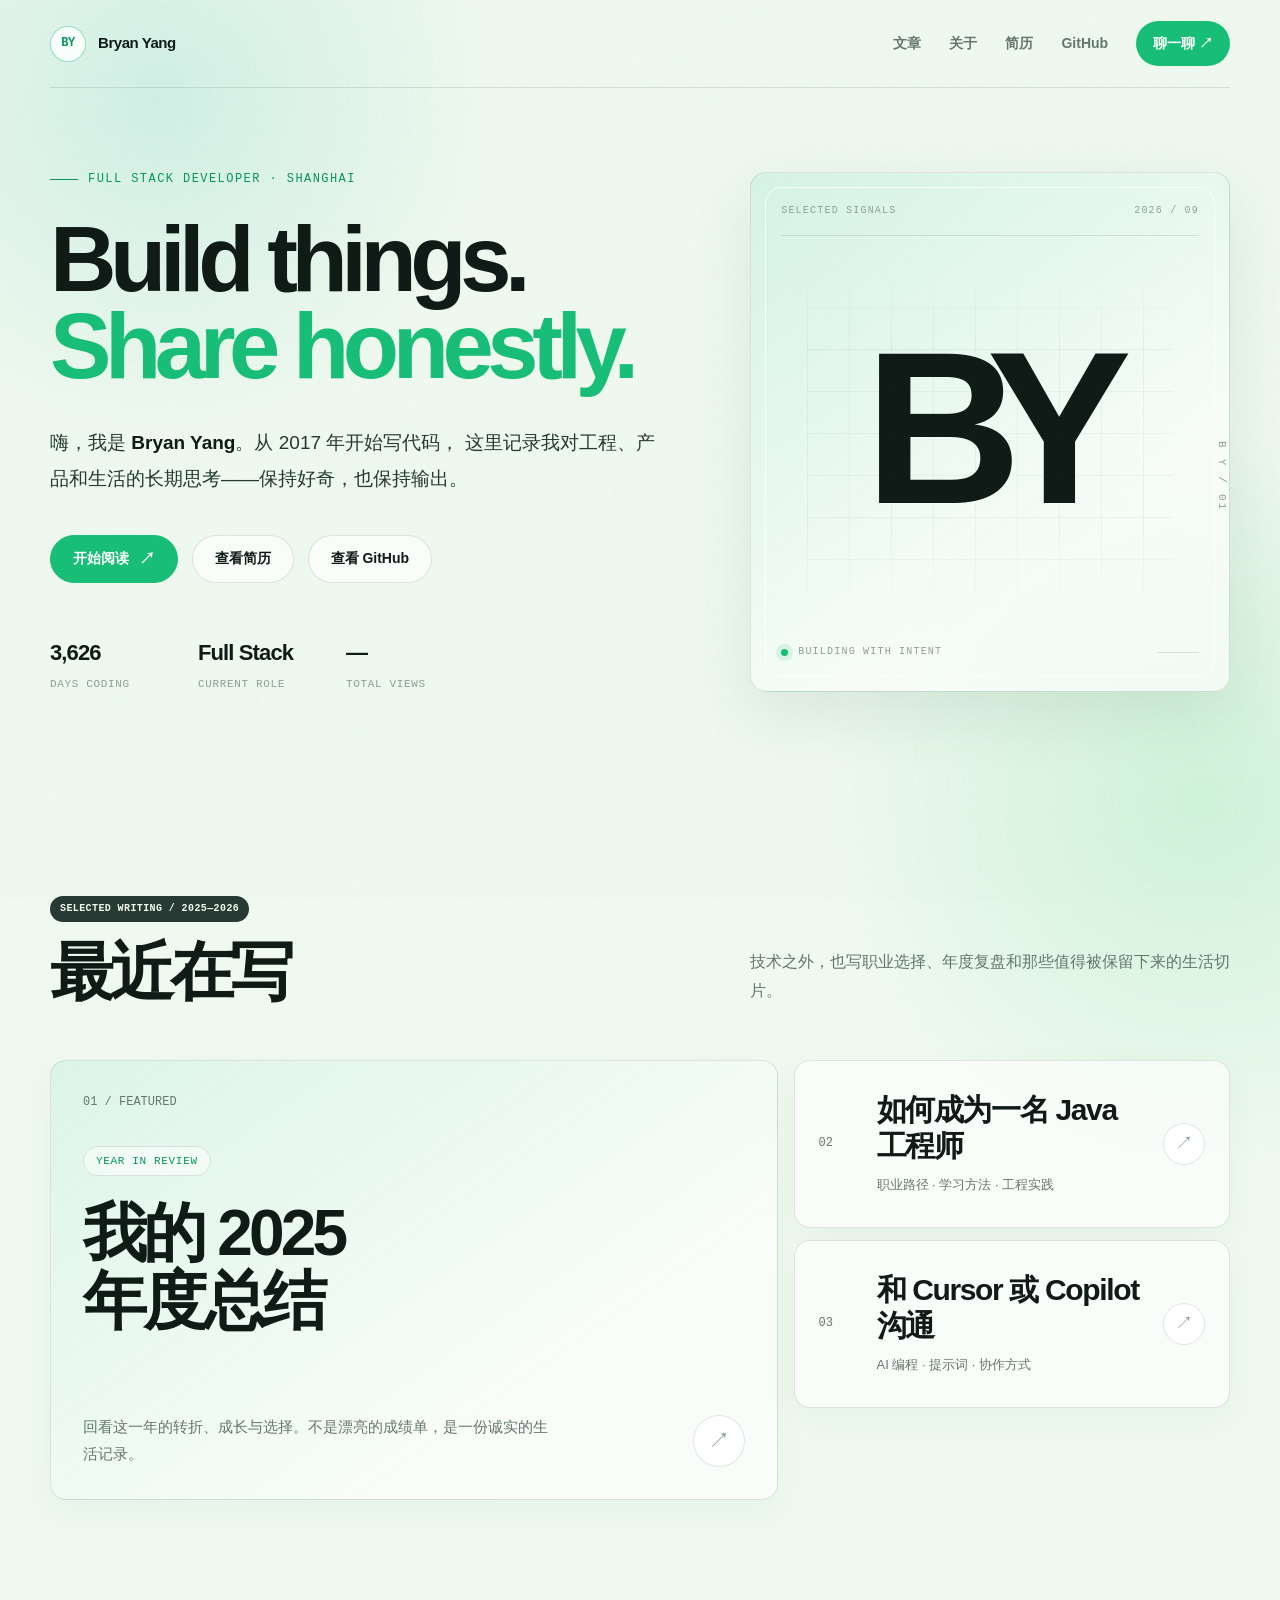
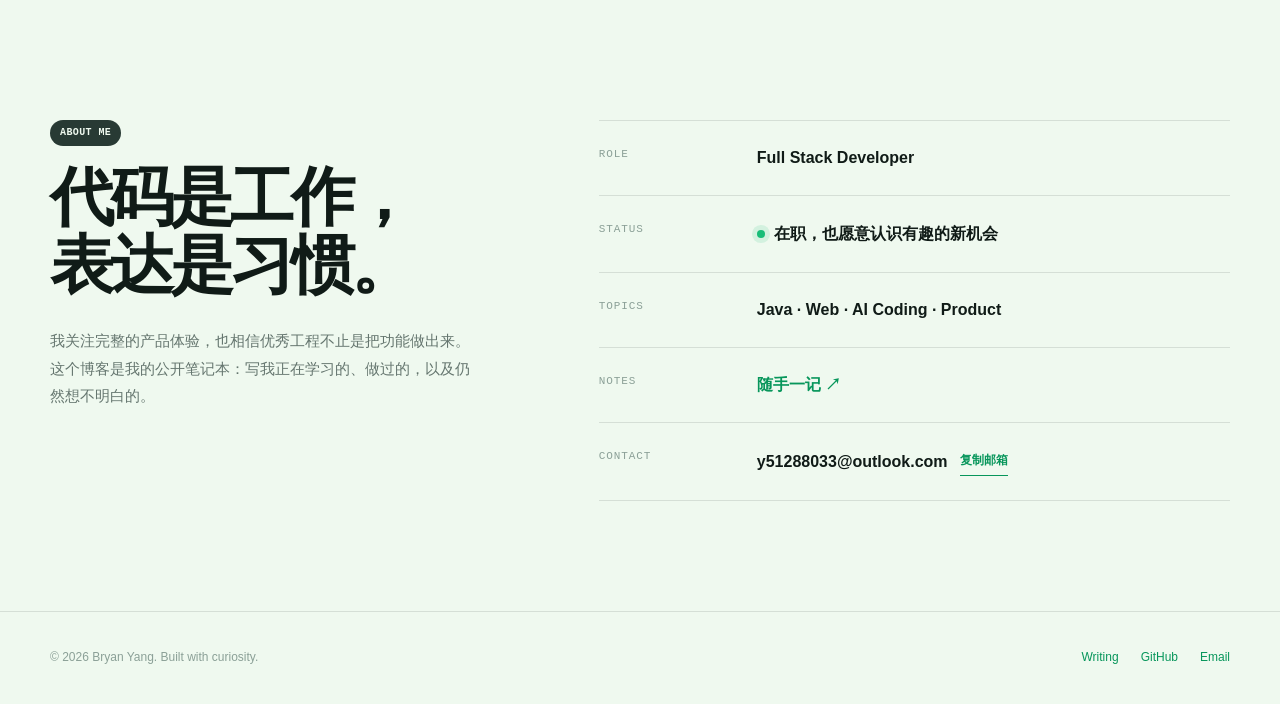
==== commit febabcf9: "首页主题对齐简历页" ====
--- a/index.html
+++ b/index.html
@@ -22,12 +22,15 @@
     <meta charset="UTF-8">
     <meta name="viewport" content="width=device-width, initial-scale=1.0">
     <meta name="description" content="Bryan Yang 的个人博客，记录全栈开发、技术实践与生活观察。">
-    <meta name="theme-color" content="#0d1110">
+    <meta name="theme-color" content="#eff9ef">
     <title>Bryan Yang — Full Stack Developer</title>
-    <link rel="stylesheet" href="assets/styles.css">
+    <link rel="stylesheet" href="assets/styles.css?v=8">
     <script async src="//busuanzi.ibruce.info/busuanzi/2.3/busuanzi.pure.mini.js"></script>
 </head>
-<body>
+<body class="home">
+    <div class="ambient ambient-one" aria-hidden="true"></div>
+    <div class="ambient ambient-two" aria-hidden="true"></div>
+
     <div class="site-shell">
         <nav class="site-nav" aria-label="主导航">
             <a class="brand" href="./" aria-label="Bryan Yang 首页">
--- a/assets/styles.css
+++ b/assets/styles.css
@@ -1325,3 +1325,382 @@
         display: none;
     }
 }
+
+/* Homepage theme, aligned with /resume/ */
+body.home {
+    --bg: #eff9ef;
+    --bg-soft: rgba(255, 255, 255, 0.5);
+    --surface: rgba(255, 255, 255, 0.62);
+    --surface-strong: rgba(255, 255, 255, 0.84);
+    --home-ink: #263a34;
+    --home-ink-strong: #101b17;
+    --home-muted: #65766f;
+    --home-faint: #8ba097;
+    --home-line: rgba(38, 58, 52, 0.13);
+    --home-accent: #18bd78;
+    --home-accent-strong: #07965b;
+    --home-accent-soft: rgba(24, 189, 120, 0.13);
+    --home-chip: #283a34;
+    --home-shadow: 0 22px 65px rgba(28, 75, 57, 0.1);
+    --home-radius: 16px;
+    background: var(--bg);
+    color: var(--home-ink);
+    font-size: 15px;
+    line-height: 1.65;
+    transition: background 220ms ease, color 220ms ease;
+}
+
+body.home::before {
+    content: "";
+    position: fixed;
+    inset: 0;
+    z-index: -3;
+    opacity: 0.36;
+    background-image: url("data:image/svg+xml,%3Csvg viewBox='0 0 220 220' xmlns='http://www.w3.org/2000/svg'%3E%3Cfilter id='n'%3E%3CfeTurbulence type='fractalNoise' baseFrequency='.78' numOctaves='3' stitchTiles='stitch'/%3E%3C/filter%3E%3Crect width='100%25' height='100%25' filter='url(%23n)' opacity='.09'/%3E%3C/svg%3E");
+    pointer-events: none;
+}
+
+body.home::selection,
+body.home *::selection {
+    background: var(--home-accent);
+    color: #fff;
+}
+
+body.home .ambient {
+    position: fixed;
+    z-index: -2;
+    border-radius: 50%;
+    filter: blur(1px);
+    pointer-events: none;
+}
+
+body.home .ambient-one {
+    width: 680px;
+    height: 680px;
+    top: -240px;
+    left: -180px;
+    background: radial-gradient(circle, rgba(103, 207, 195, 0.22), transparent 68%);
+}
+
+body.home .ambient-two {
+    width: 760px;
+    height: 760px;
+    right: -300px;
+    bottom: -280px;
+    background: radial-gradient(circle, rgba(86, 220, 136, 0.2), transparent 68%);
+}
+
+body.home .site-shell {
+    overflow: visible;
+    background: transparent;
+    color: var(--home-ink);
+}
+
+body.home .site-nav {
+    border-bottom-color: var(--home-line);
+}
+
+body.home .brand {
+    color: var(--home-ink-strong);
+}
+
+body.home .brand-mark {
+    border-color: rgba(24, 189, 120, 0.45);
+    background: var(--surface-strong);
+    color: var(--home-accent-strong);
+}
+
+body.home .nav-links a {
+    color: var(--home-muted);
+}
+
+body.home .nav-links a:hover,
+body.home .nav-links a:focus-visible {
+    color: var(--home-accent-strong);
+}
+
+body.home .nav-links .nav-cta {
+    border-color: transparent;
+    background: var(--home-accent);
+    color: #fff;
+}
+
+body.home .nav-links .nav-cta:hover,
+body.home .nav-links .nav-cta:focus-visible {
+    color: #fff;
+    filter: brightness(1.05);
+}
+
+body.home .eyebrow {
+    color: var(--home-accent-strong);
+}
+
+body.home .hero h1 {
+    color: var(--home-ink-strong);
+    font-weight: 800;
+}
+
+body.home .hero h1 .accent-word {
+    color: var(--home-accent);
+    font-weight: 800;
+}
+
+body.home .hero-copy {
+    color: var(--home-ink);
+}
+
+body.home .hero-copy strong {
+    color: var(--home-ink-strong);
+}
+
+body.home .button {
+    border-color: var(--home-line);
+    background: var(--surface);
+    color: var(--home-ink-strong);
+    backdrop-filter: blur(12px);
+}
+
+body.home .button:hover,
+body.home .button:focus-visible {
+    border-color: rgba(24, 189, 120, 0.45);
+}
+
+body.home .button-primary {
+    border-color: var(--home-accent);
+    background: var(--home-accent);
+    color: #fff;
+}
+
+body.home .button-primary:hover,
+body.home .button-primary:focus-visible {
+    border-color: var(--home-accent-strong);
+    background: var(--home-accent-strong);
+}
+
+body.home .meta-value {
+    color: var(--home-ink-strong);
+}
+
+body.home .meta-label {
+    color: var(--home-faint);
+}
+
+body.home .hero-visual {
+    border: 1px solid var(--home-line);
+    border-radius: var(--home-radius);
+    background:
+        linear-gradient(145deg, rgba(24, 189, 120, 0.16), transparent 72%),
+        var(--surface);
+    box-shadow: var(--home-shadow);
+    backdrop-filter: blur(16px);
+}
+
+body.home .hero-visual::before {
+    border-color: rgba(255, 255, 255, 0.72);
+}
+
+body.home .hero-visual::after {
+    color: var(--home-faint);
+}
+
+body.home .visual-topline,
+body.home .visual-caption {
+    color: var(--home-faint);
+}
+
+body.home .visual-topline {
+    border-bottom-color: var(--home-line);
+}
+
+body.home .visual-monogram {
+    color: var(--home-ink-strong);
+}
+
+body.home .visual-grid {
+    background-image:
+        linear-gradient(rgba(38, 58, 52, 0.08) 1px, transparent 1px),
+        linear-gradient(90deg, rgba(38, 58, 52, 0.08) 1px, transparent 1px);
+}
+
+body.home .visual-dot {
+    background: var(--home-accent);
+    box-shadow: 0 0 0 5px var(--home-accent-soft);
+}
+
+body.home .visual-caption-line {
+    background: var(--home-line);
+}
+
+body.home .content-section,
+body.home .about-section {
+    background: transparent;
+}
+
+body.home .section-kicker {
+    width: fit-content;
+    margin-bottom: 18px;
+    padding: 5px 10px;
+    border-radius: 999px;
+    background: var(--home-chip);
+    color: var(--bg);
+    font-size: 10px;
+    font-weight: 700;
+    letter-spacing: 0.04em;
+}
+
+body.home .section-heading h2,
+body.home .about-copy h2,
+body.home .story-title,
+body.home .article-row h3 {
+    color: var(--home-ink-strong);
+}
+
+body.home .section-heading p,
+body.home .story-summary,
+body.home .article-row p,
+body.home .about-copy p,
+body.home .story-number,
+body.home .list-number {
+    color: var(--home-muted);
+}
+
+body.home .article-grid {
+    gap: 16px;
+    border-top: 0;
+}
+
+body.home .article-stack {
+    gap: 12px;
+}
+
+body.home .featured-story,
+body.home .article-row {
+    border: 1px solid var(--home-line);
+    border-radius: var(--home-radius);
+    background: var(--surface);
+    box-shadow: 0 12px 35px rgba(29, 76, 60, 0.04);
+    transition: transform 200ms ease, box-shadow 200ms ease, border-color 200ms ease;
+}
+
+body.home .featured-story {
+    padding: 32px;
+    background:
+        linear-gradient(145deg, rgba(24, 189, 120, 0.13), transparent 70%),
+        var(--surface);
+}
+
+body.home .article-row {
+    min-height: 168px;
+    padding: 24px;
+}
+
+body.home .featured-story:hover,
+body.home .article-row:hover {
+    border-color: rgba(24, 189, 120, 0.4);
+    box-shadow: var(--home-shadow);
+    transform: translateY(-4px);
+}
+
+body.home .story-label {
+    border-color: var(--home-line);
+    background: var(--bg-soft);
+    color: var(--home-accent-strong);
+}
+
+body.home .featured-story:hover .story-title,
+body.home .article-row:hover h3 {
+    color: var(--home-accent-strong);
+}
+
+body.home .story-arrow {
+    border-color: var(--home-line);
+    background: var(--surface-strong);
+    color: var(--home-faint);
+}
+
+body.home .featured-story:hover .story-arrow,
+body.home .article-row:hover .story-arrow {
+    background: var(--home-accent);
+    color: #fff;
+    transform: translate(2px, -2px);
+}
+
+body.home .about-list,
+body.home .about-list-item {
+    border-color: var(--home-line);
+}
+
+body.home .about-list-item dt {
+    color: var(--home-faint);
+}
+
+body.home .about-list-item dd {
+    color: var(--home-ink-strong);
+}
+
+body.home .about-list-item a {
+    color: var(--home-accent-strong);
+    text-decoration: none;
+}
+
+body.home .status::before {
+    background: var(--home-accent);
+    box-shadow: 0 0 0 5px var(--home-accent-soft);
+}
+
+body.home .text-button {
+    color: var(--home-accent-strong);
+}
+
+body.home .site-footer {
+    background: transparent;
+    color: var(--home-faint);
+    border-top: 1px solid var(--home-line);
+}
+
+body.home .footer-links a {
+    color: var(--home-accent-strong);
+}
+
+body.home .toast {
+    left: 50%;
+    right: auto;
+    bottom: 26px;
+    border: 1px solid var(--home-line);
+    border-radius: 10px;
+    background: var(--surface-strong);
+    color: var(--home-ink-strong);
+    box-shadow: var(--home-shadow);
+    transform: translate(-50%, 15px);
+}
+
+body.home .toast.show {
+    transform: translate(-50%, 0);
+}
+
+@media (max-width: 900px) {
+    body.home .featured-story {
+        border-right: 1px solid var(--home-line);
+        border-bottom: 1px solid var(--home-line);
+    }
+
+    body.home .article-row {
+        padding: 22px 20px;
+    }
+}
+
+@media (max-width: 640px) {
+    body.home .hero h1 {
+        font-size: clamp(40px, 11.5vw, 56px);
+        letter-spacing: -0.055em;
+        overflow-wrap: break-word;
+    }
+
+    body.home .hero-visual {
+        border-radius: var(--home-radius);
+    }
+
+    body.home .featured-story {
+        padding: 24px 20px;
+    }
+}
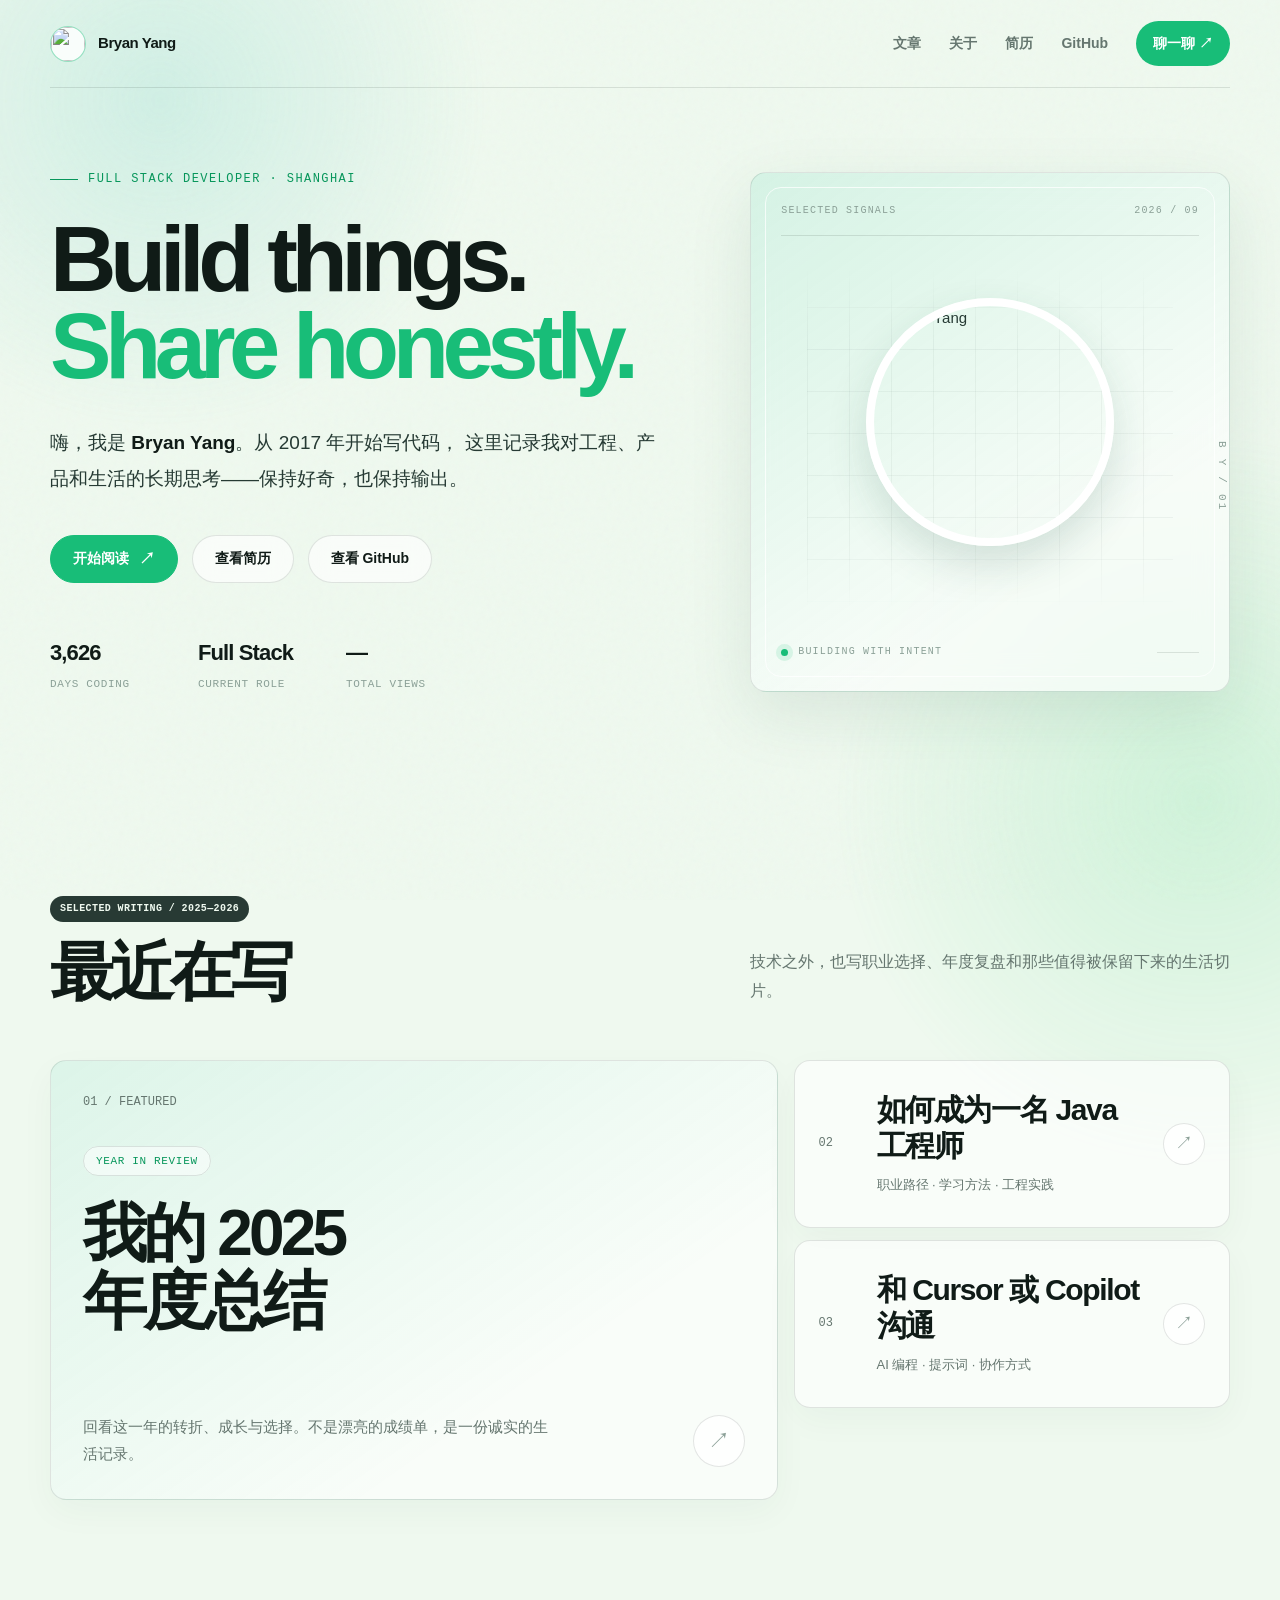
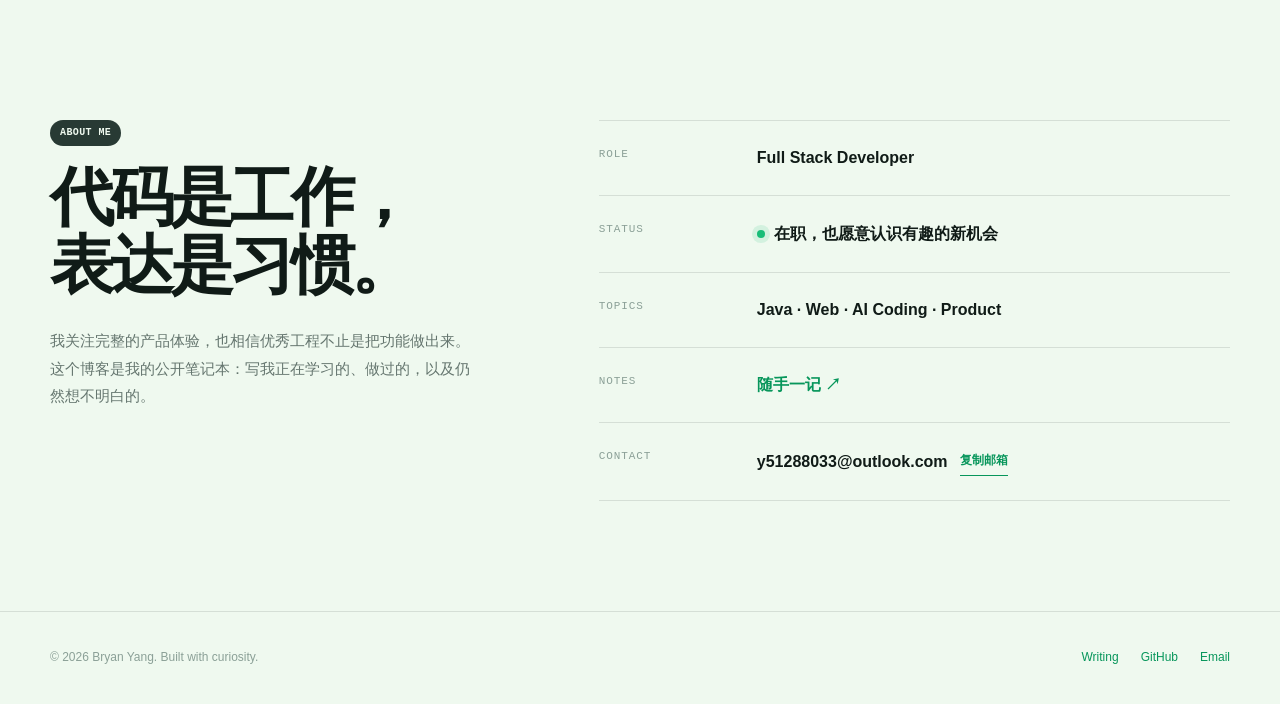
==== commit 26a4d5f4: "首页头像换成 GitHub 真实头像" ====
--- a/index.html
+++ b/index.html
@@ -24,7 +24,7 @@
     <meta name="description" content="Bryan Yang 的个人博客，记录全栈开发、技术实践与生活观察。">
     <meta name="theme-color" content="#eff9ef">
     <title>Bryan Yang — Full Stack Developer</title>
-    <link rel="stylesheet" href="assets/styles.css?v=8">
+    <link rel="stylesheet" href="assets/styles.css?v=9">
     <script async src="//busuanzi.ibruce.info/busuanzi/2.3/busuanzi.pure.mini.js"></script>
 </head>
 <body class="home">
@@ -34,7 +34,9 @@
     <div class="site-shell">
         <nav class="site-nav" aria-label="主导航">
             <a class="brand" href="./" aria-label="Bryan Yang 首页">
-                <span class="brand-mark">BY</span>
+                <span class="brand-mark">
+                    <img src="https://avatars.githubusercontent.com/u/66861267?v=4" alt="" width="36" height="36">
+                </span>
                 <span>Bryan Yang</span>
             </a>
             <div class="nav-links">
@@ -83,7 +85,13 @@
                     <span>SELECTED SIGNALS</span>
                     <span>2026 / 09</span>
                 </div>
-                <div class="visual-monogram" aria-hidden="true">BY</div>
+                <img
+                    class="visual-avatar"
+                    src="https://avatars.githubusercontent.com/u/66861267?v=4"
+                    alt="Bryan Yang"
+                    width="280"
+                    height="280"
+                >
                 <div class="visual-grid" aria-hidden="true"></div>
                 <div class="visual-caption">
                     <span class="visual-dot"></span>
--- a/assets/styles.css
+++ b/assets/styles.css
@@ -107,11 +107,17 @@
     height: 36px;
     display: grid;
     place-items: center;
+    overflow: hidden;
     border: 1px solid rgba(82, 223, 202, 0.55);
     border-radius: 50%;
-    color: var(--accent);
-    font-family: "SFMono-Regular", Consolas, "Liberation Mono", monospace;
-    font-size: 12px;
+    background: var(--surface-strong, #fff);
+}
+
+.brand-mark img {
+    width: 100%;
+    height: 100%;
+    display: block;
+    object-fit: cover;
 }
 
 .nav-links {
@@ -325,16 +331,19 @@
     border-bottom: 1px solid rgba(255, 255, 255, 0.12);
 }
 
-.visual-monogram {
+.visual-avatar {
     position: absolute;
     top: 50%;
     left: 50%;
-    color: var(--paper-bright);
-    font-size: clamp(120px, 17vw, 220px);
-    font-weight: 800;
-    letter-spacing: -0.16em;
-    line-height: 0.8;
-    transform: translate(-54%, -52%);
+    z-index: 1;
+    width: min(248px, 62%);
+    height: auto;
+    aspect-ratio: 1;
+    object-fit: cover;
+    border: 8px solid rgba(255, 255, 255, 0.86);
+    border-radius: 50%;
+    box-shadow: 0 18px 42px rgba(29, 88, 67, 0.16);
+    transform: translate(-50%, -54%);
 }
 
 .visual-grid {
@@ -1407,7 +1416,6 @@
 body.home .brand-mark {
     border-color: rgba(24, 189, 120, 0.45);
     background: var(--surface-strong);
-    color: var(--home-accent-strong);
 }
 
 body.home .nav-links a {
@@ -1512,8 +1520,8 @@
     border-bottom-color: var(--home-line);
 }
 
-body.home .visual-monogram {
-    color: var(--home-ink-strong);
+body.home .visual-avatar {
+    border-color: #fff;
 }
 
 body.home .visual-grid {
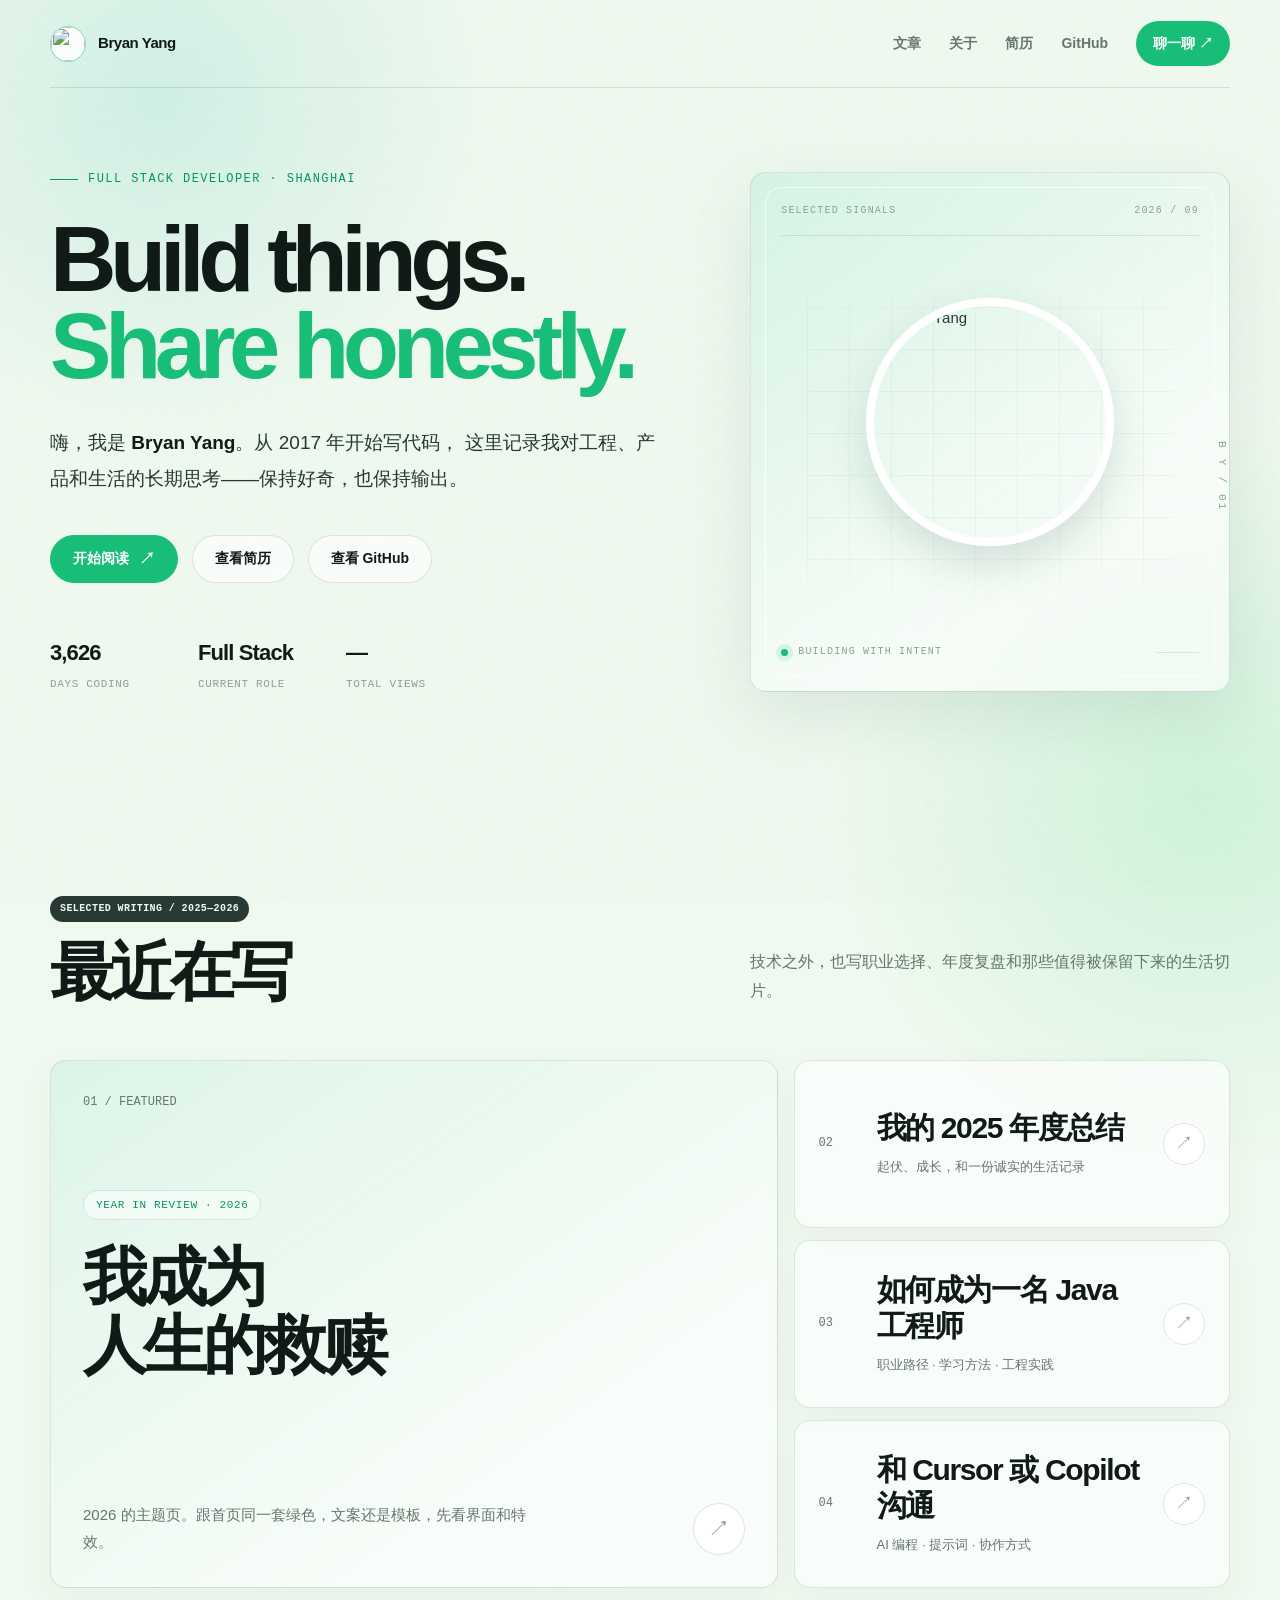
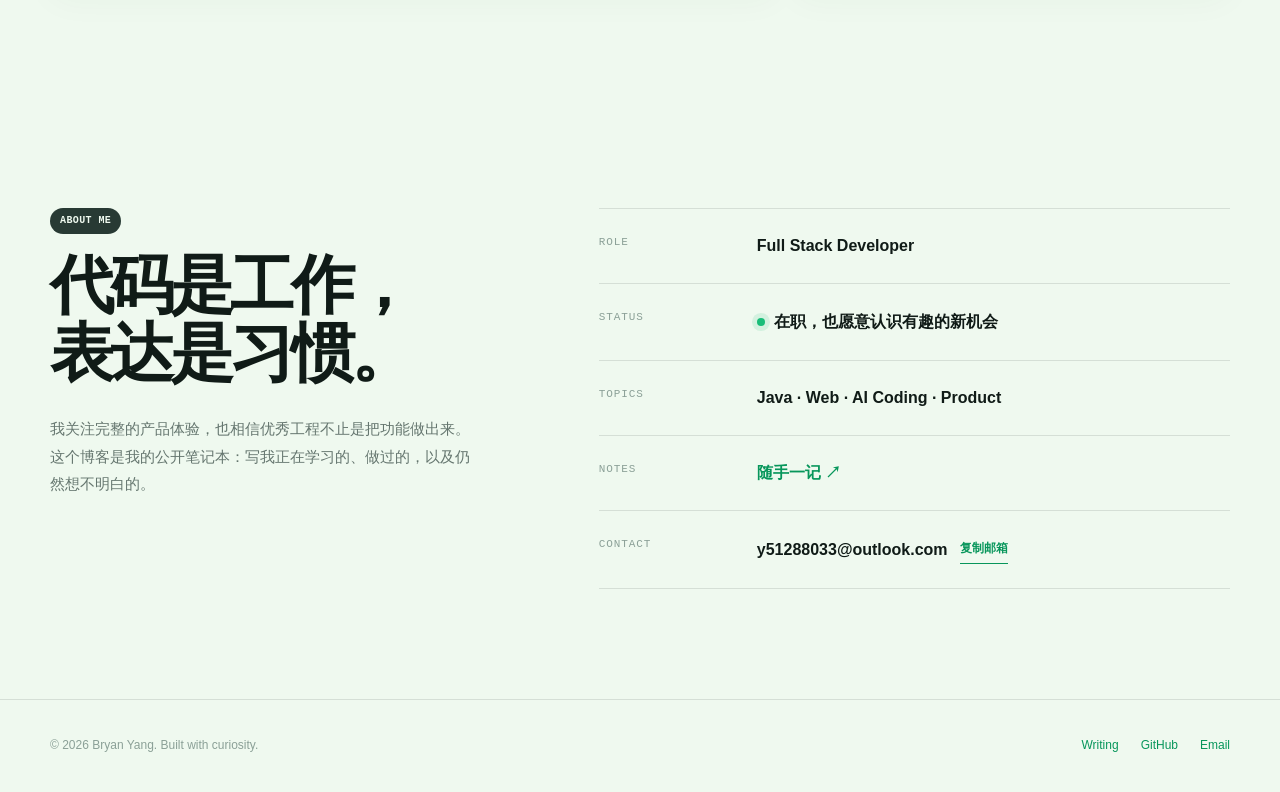
==== commit 26235bee: "Add the 2026 year-in-review page. Link it from the homepage and open the twelve-month chapter on Jan" ====
--- a/index.html
+++ b/index.html
@@ -24,7 +24,7 @@
     <meta name="description" content="Bryan Yang 的个人博客，记录全栈开发、技术实践与生活观察。">
     <meta name="theme-color" content="#eff9ef">
     <title>Bryan Yang — Full Stack Developer</title>
-    <link rel="stylesheet" href="assets/styles.css?v=9">
+    <link rel="stylesheet" href="assets/styles.css?v=10">
     <script async src="//busuanzi.ibruce.info/busuanzi/2.3/busuanzi.pure.mini.js"></script>
 </head>
 <body class="home">
@@ -114,21 +114,29 @@
                 </div>
 
                 <div class="article-grid">
-                    <a class="featured-story" href="demo/year/2025/index.html">
+                    <a class="featured-story story-2026" href="demo/year/2026/index.html">
                         <span class="story-number">01 / FEATURED</span>
                         <div>
-                            <span class="story-label">Year in review</span>
-                            <h3 class="story-title">我的 2025<br>年度总结</h3>
+                            <span class="story-label">Year in review · 2026</span>
+                            <h3 class="story-title">我成为<br>人生的救赎</h3>
                         </div>
                         <div class="story-footer">
-                            <p class="story-summary">回看这一年的转折、成长与选择。不是漂亮的成绩单，是一份诚实的生活记录。</p>
+                            <p class="story-summary">2026 的主题页。跟首页同一套绿色，文案还是模板，先看界面和特效。</p>
                             <span class="story-arrow" aria-hidden="true">↗</span>
                         </div>
                     </a>
 
                     <div class="article-stack">
+                        <a class="article-row" href="demo/year/2025/index.html">
+                            <span class="list-number">02</span>
+                            <div>
+                                <h3>我的 2025 年度总结</h3>
+                                <p>起伏、成长，和一份诚实的生活记录</p>
+                            </div>
+                            <span class="story-arrow" aria-hidden="true">↗</span>
+                        </a>
                         <a class="article-row" href="demo/technology/list/index.html">
-                            <span class="list-number">02</span>
+                            <span class="list-number">03</span>
                             <div>
                                 <h3>如何成为一名 Java 工程师</h3>
                                 <p>职业路径 · 学习方法 · 工程实践</p>
@@ -136,7 +144,7 @@
                             <span class="story-arrow" aria-hidden="true">↗</span>
                         </a>
                         <a class="article-row" href="demo/technology/list/index.html">
-                            <span class="list-number">03</span>
+                            <span class="list-number">04</span>
                             <div>
                                 <h3>和 Cursor 或 Copilot 沟通</h3>
                                 <p>AI 编程 · 提示词 · 协作方式</p>
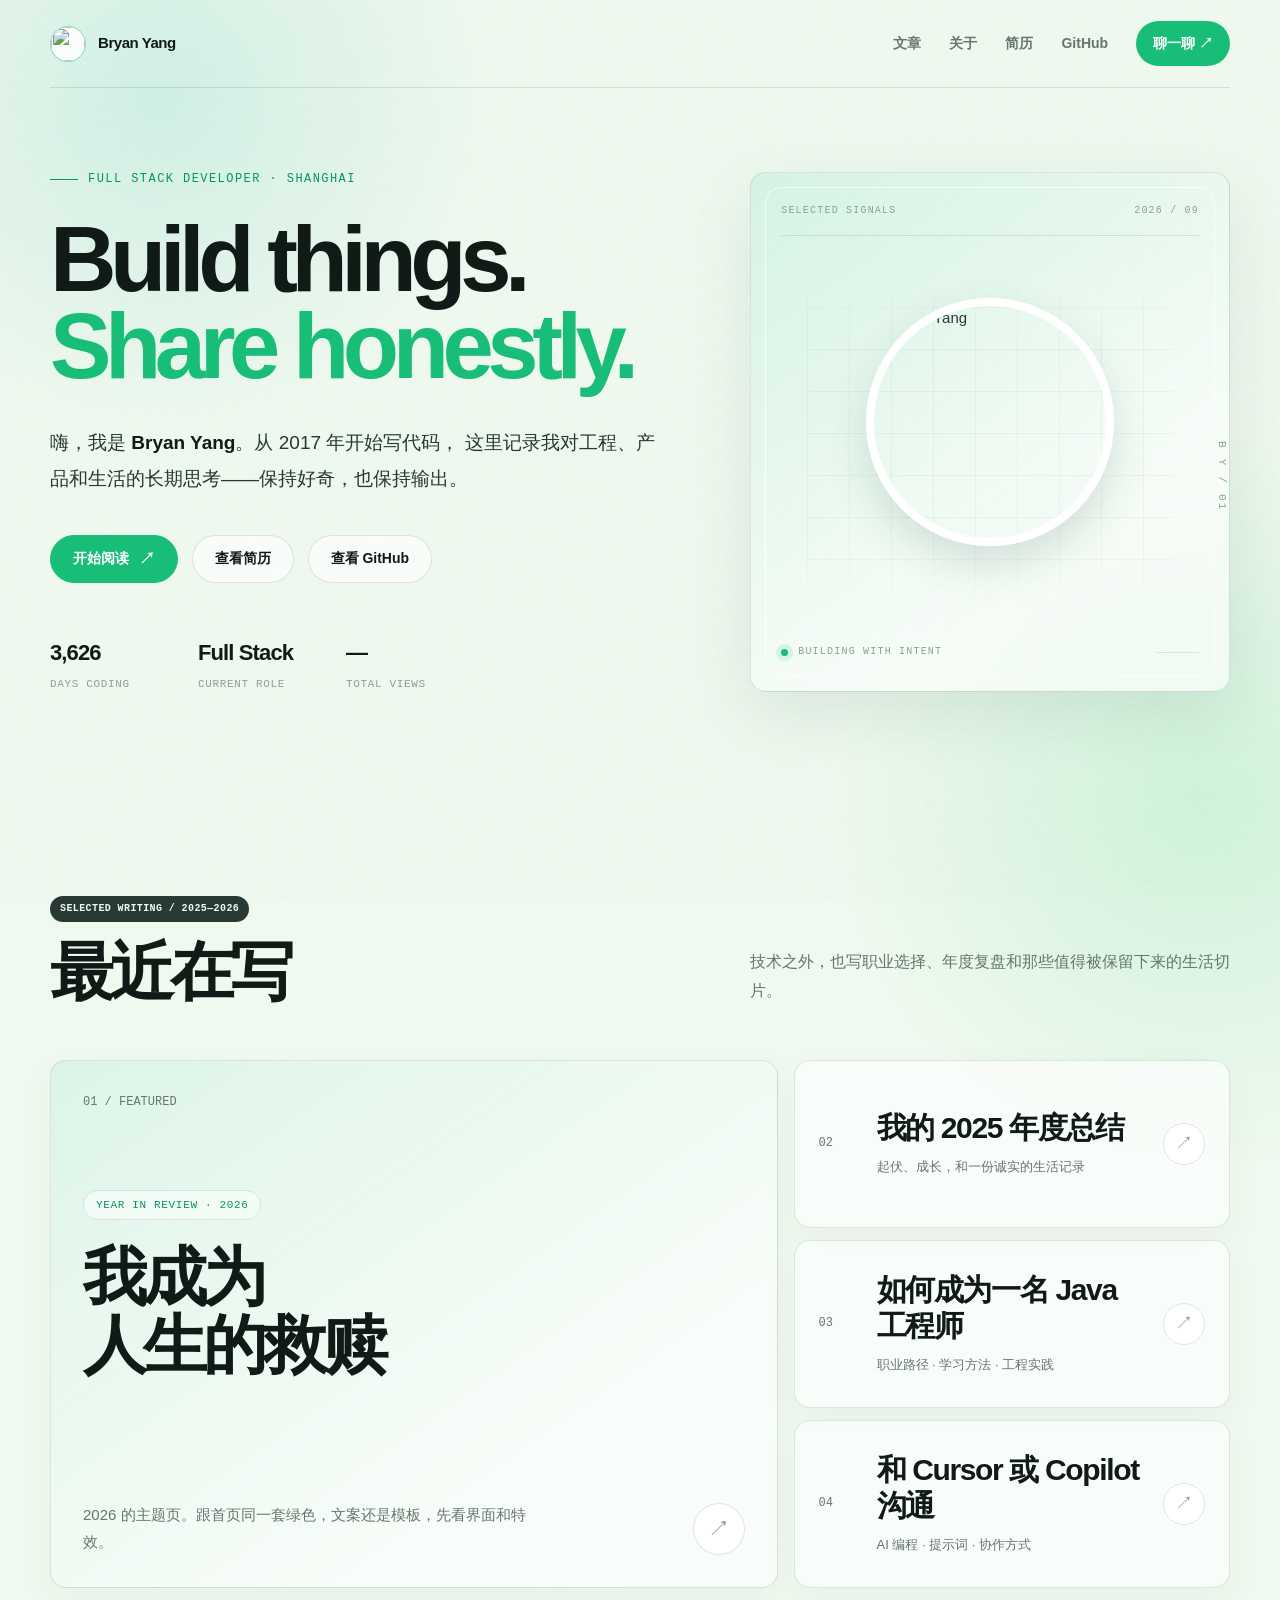
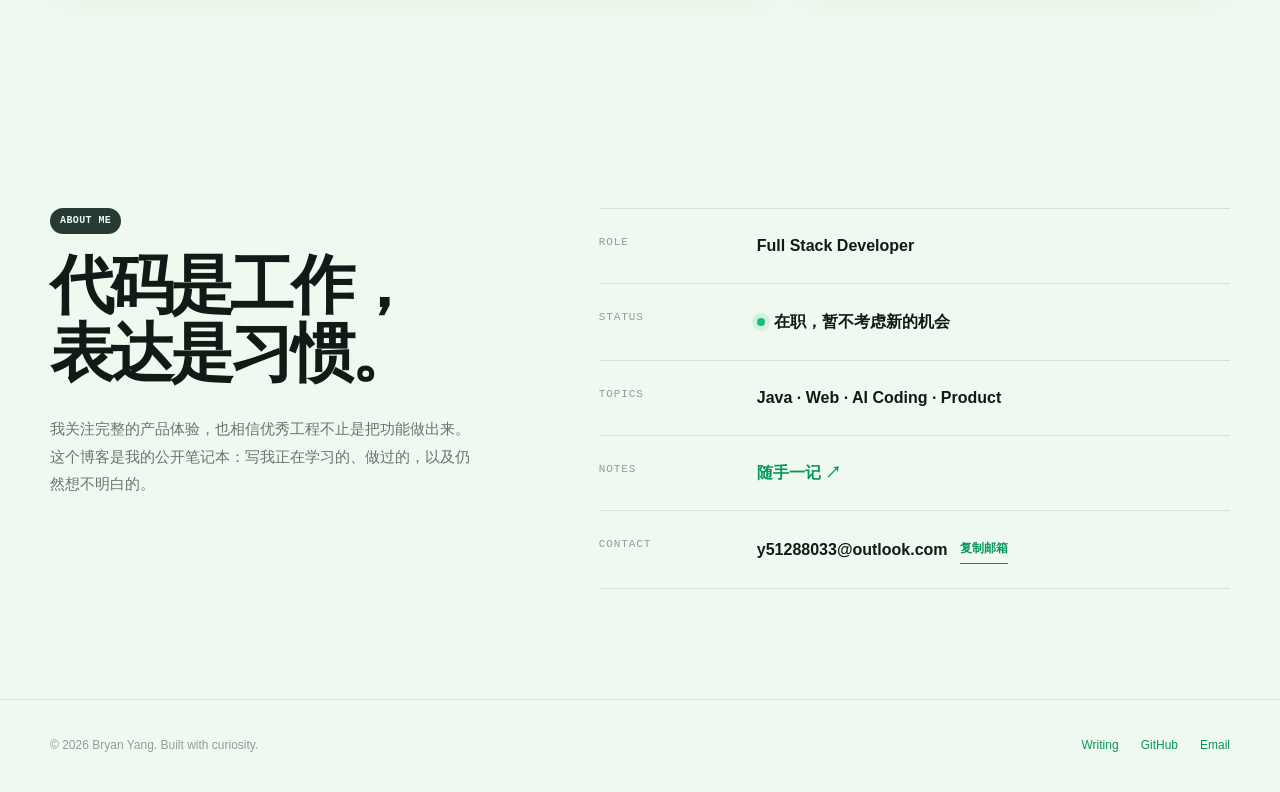
==== commit df6b30c3: "Update status to employed and not open to new opportunities." ====
--- a/index.html
+++ b/index.html
@@ -171,7 +171,7 @@
                     </div>
                     <div class="about-list-item">
                         <dt>Status</dt>
-                        <dd><span class="status">在职，也愿意认识有趣的新机会</span></dd>
+                        <dd><span class="status">在职，暂不考虑新的机会</span></dd>
                     </div>
                     <div class="about-list-item">
                         <dt>Topics</dt>
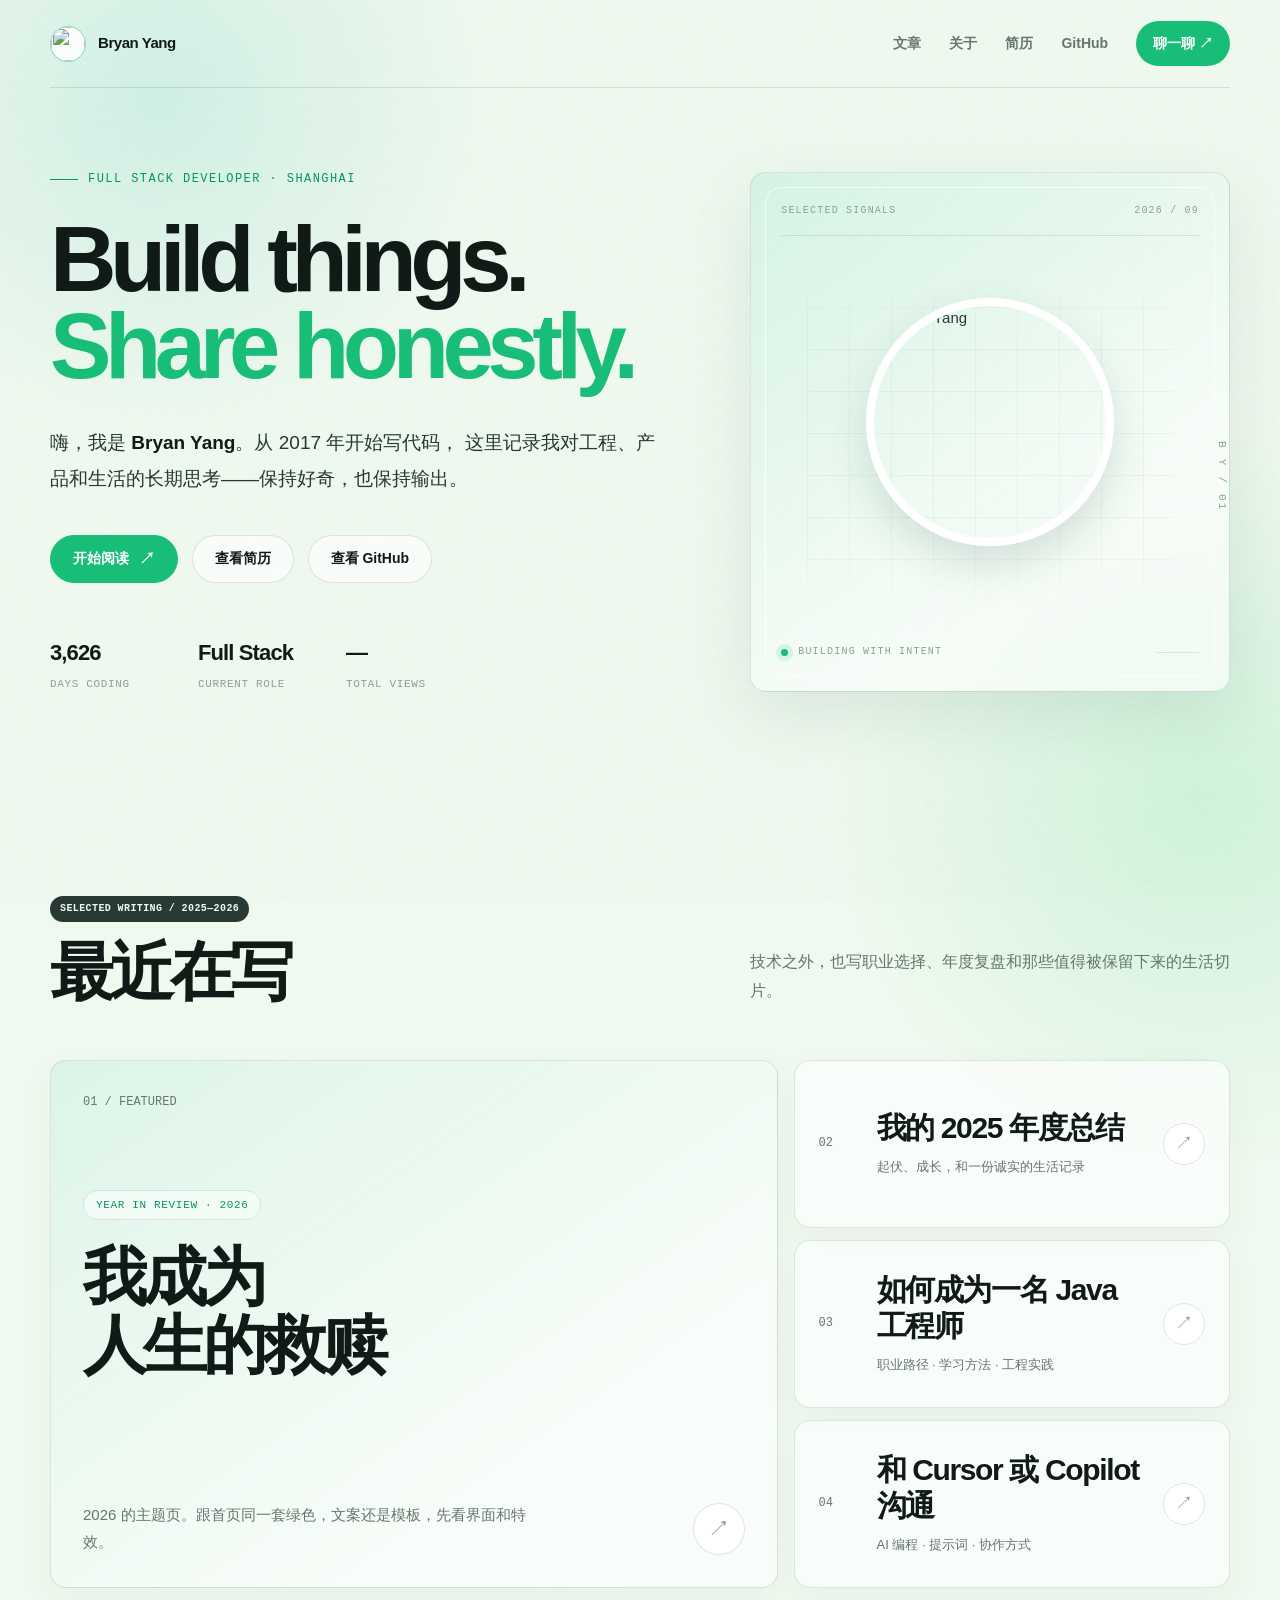
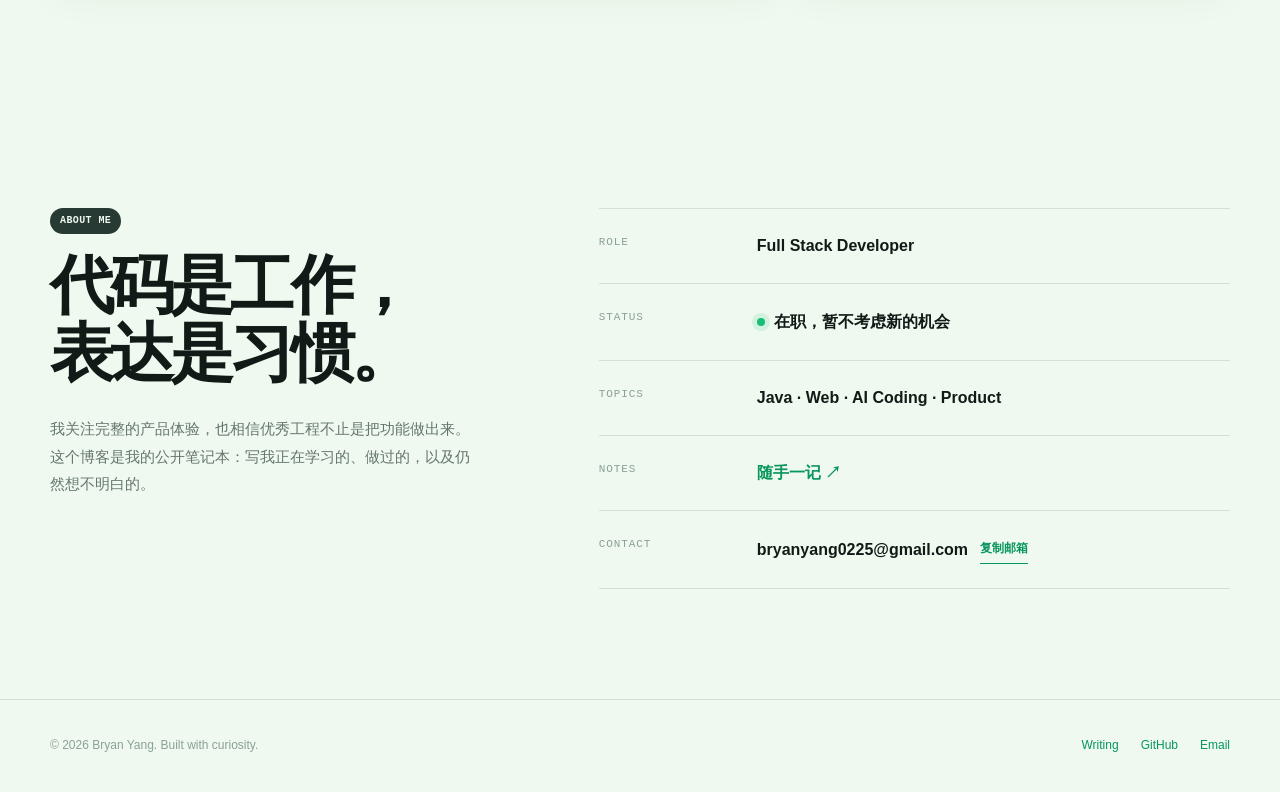
==== commit 1f3aef06: "Replace contact email with bryanyang0225@gmail.com." ====
--- a/index.html
+++ b/index.html
@@ -44,7 +44,7 @@
                 <a href="#about">关于</a>
                 <a href="resume/">简历</a>
                 <a href="https://github.com/DaZuiZui" target="_blank" rel="noreferrer">GitHub</a>
-                <a class="nav-cta" href="mailto:y51288033@outlook.com">聊一聊 ↗</a>
+                <a class="nav-cta" href="mailto:bryanyang0225@gmail.com">聊一聊 ↗</a>
             </div>
         </nav>
 
@@ -184,7 +184,7 @@
                     <div class="about-list-item">
                         <dt>Contact</dt>
                         <dd class="email-action">
-                            <span id="email">y51288033@outlook.com</span>
+                            <span id="email">bryanyang0225@gmail.com</span>
                             <button class="text-button" id="copy-email" type="button">复制邮箱</button>
                         </dd>
                     </div>
@@ -199,7 +199,7 @@
             <div class="footer-links">
                 <a href="demo/technology/list/index.html">Writing</a>
                 <a href="https://github.com/DaZuiZui" target="_blank" rel="noreferrer">GitHub</a>
-                <a href="mailto:y51288033@outlook.com">Email</a>
+                <a href="mailto:bryanyang0225@gmail.com">Email</a>
             </div>
         </div>
     </footer>
